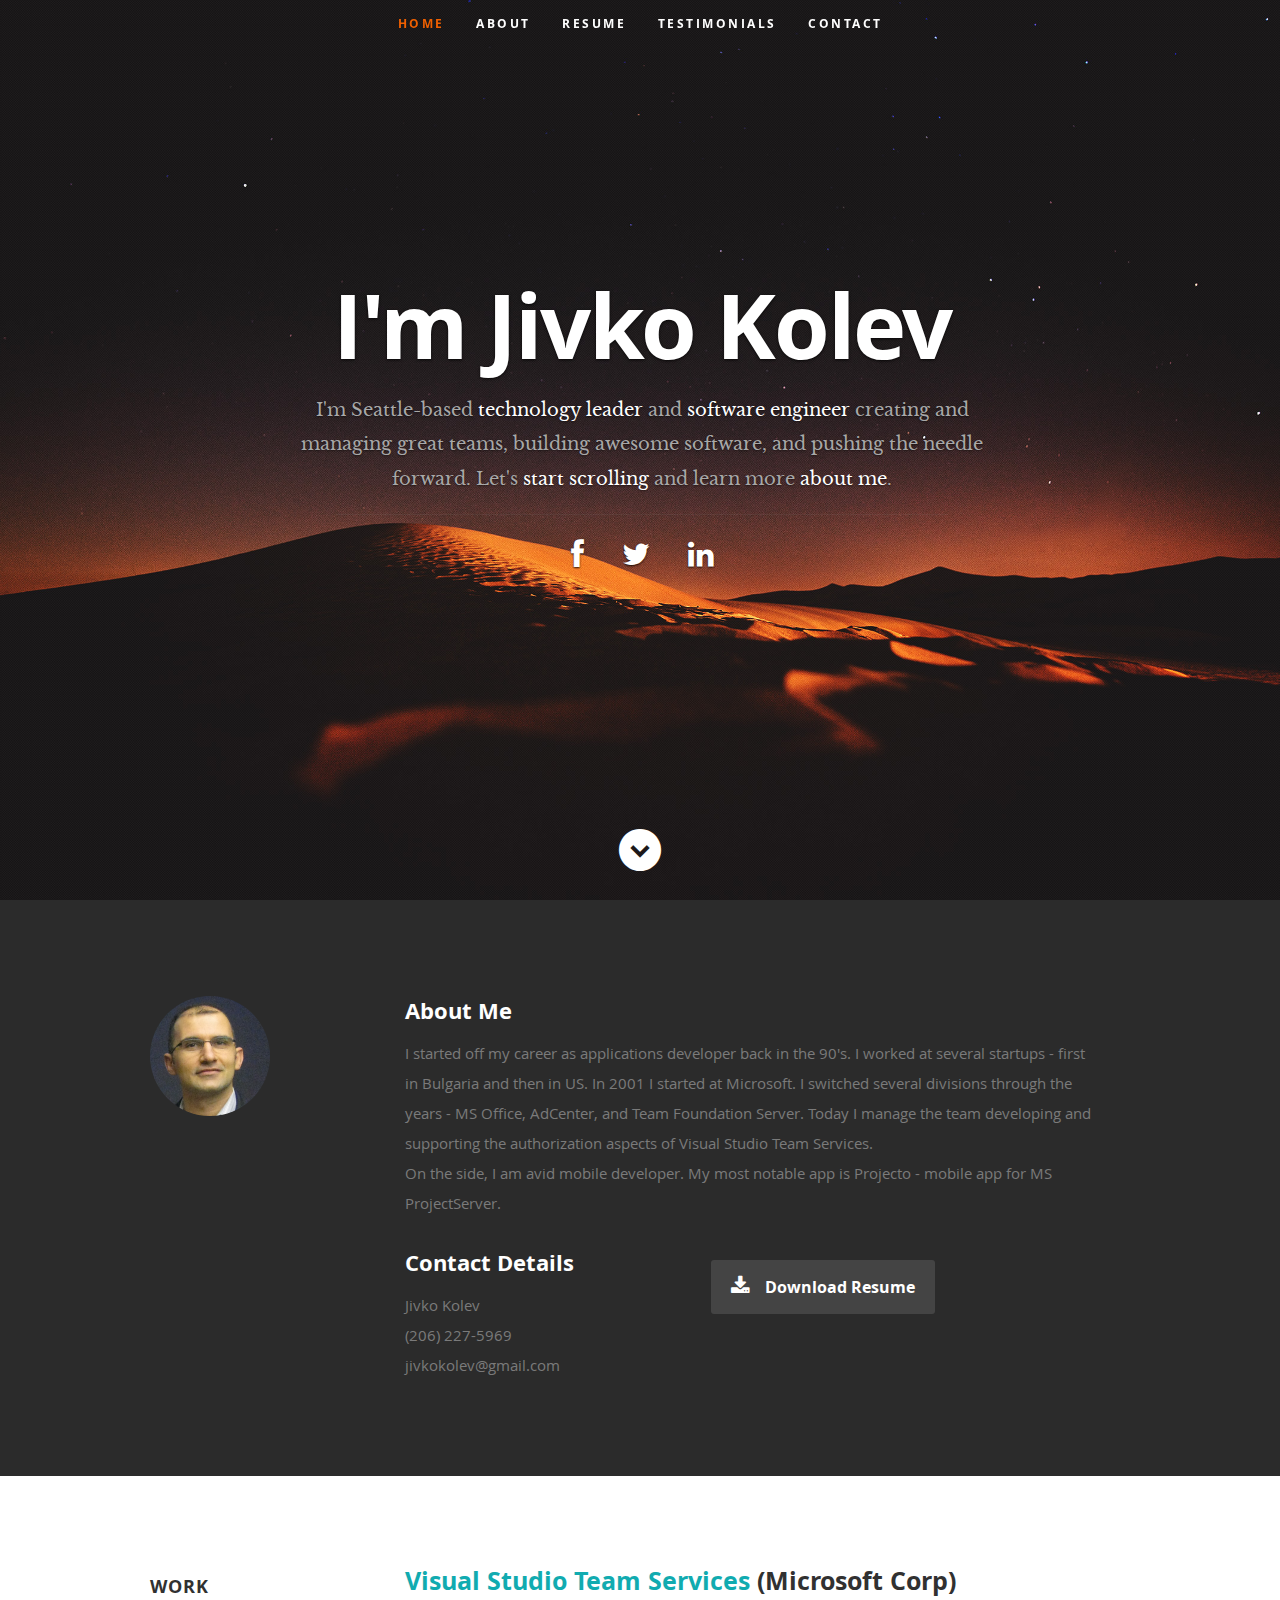
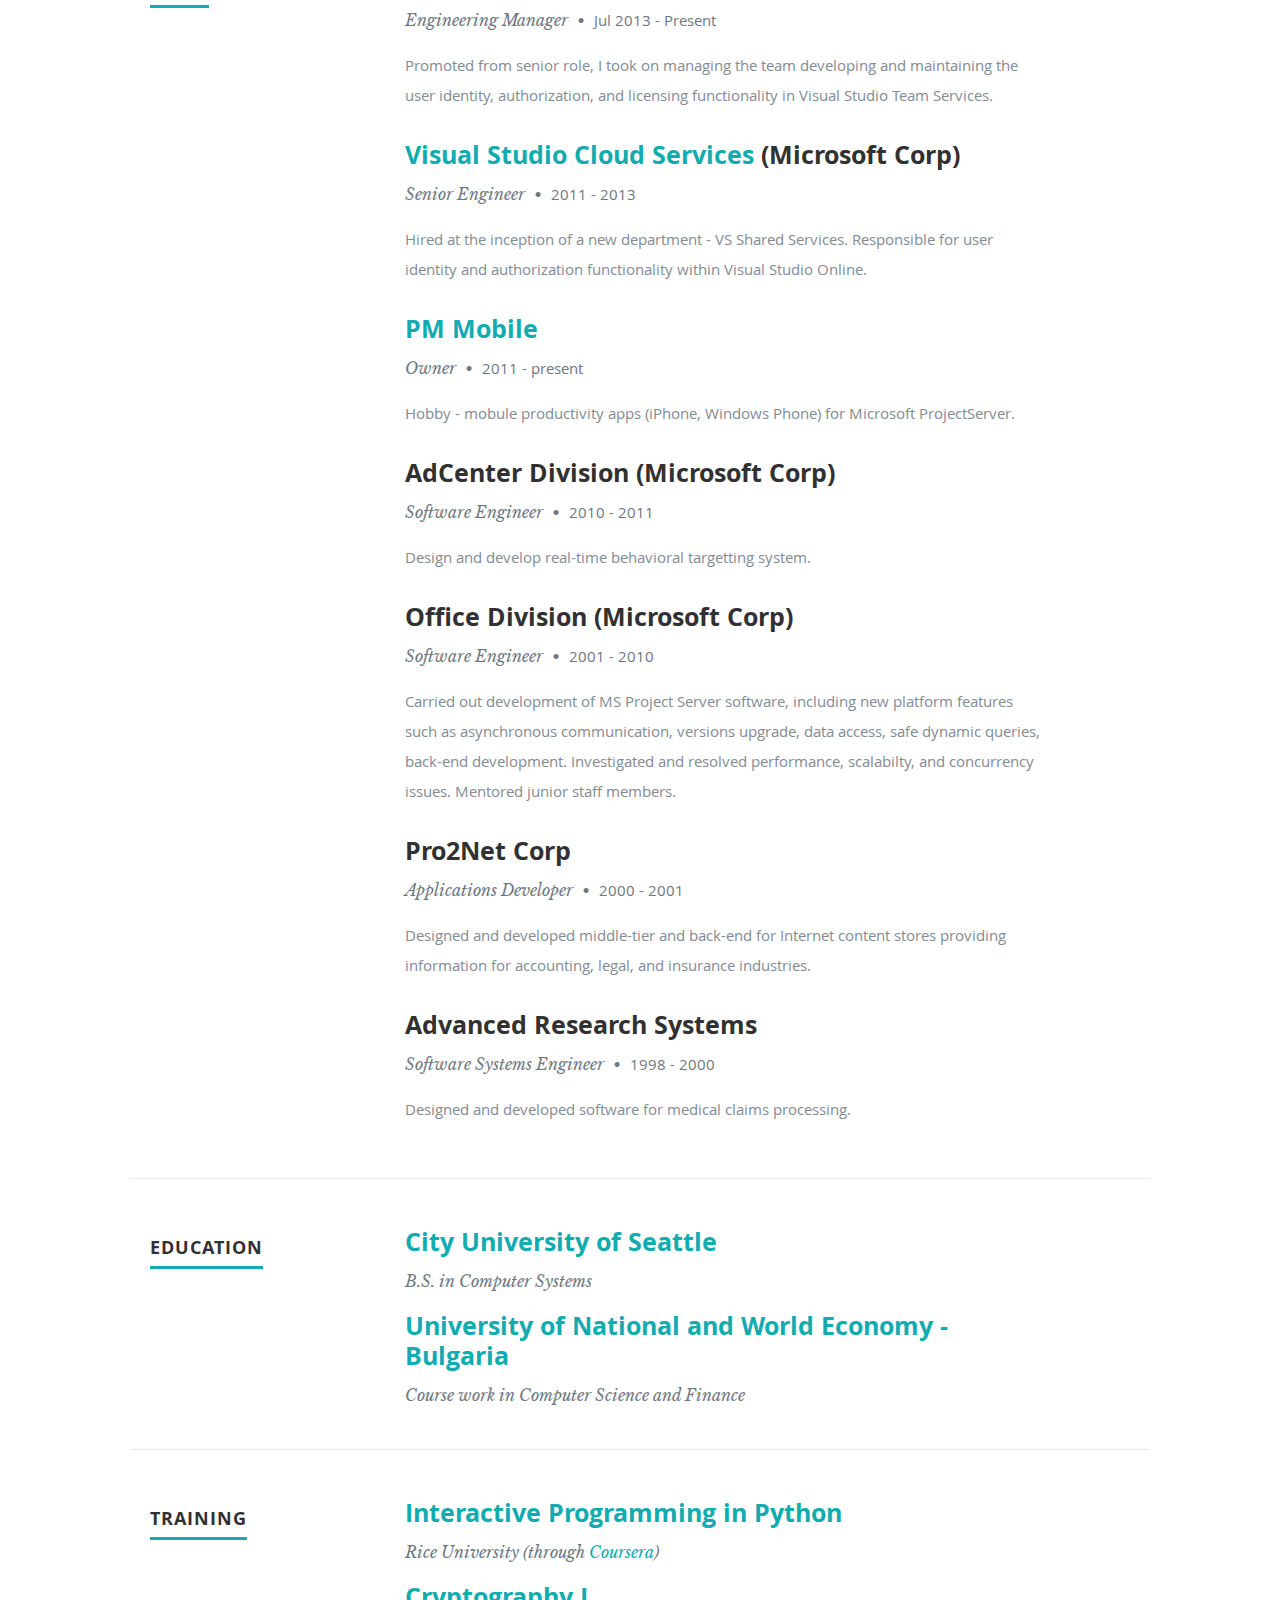
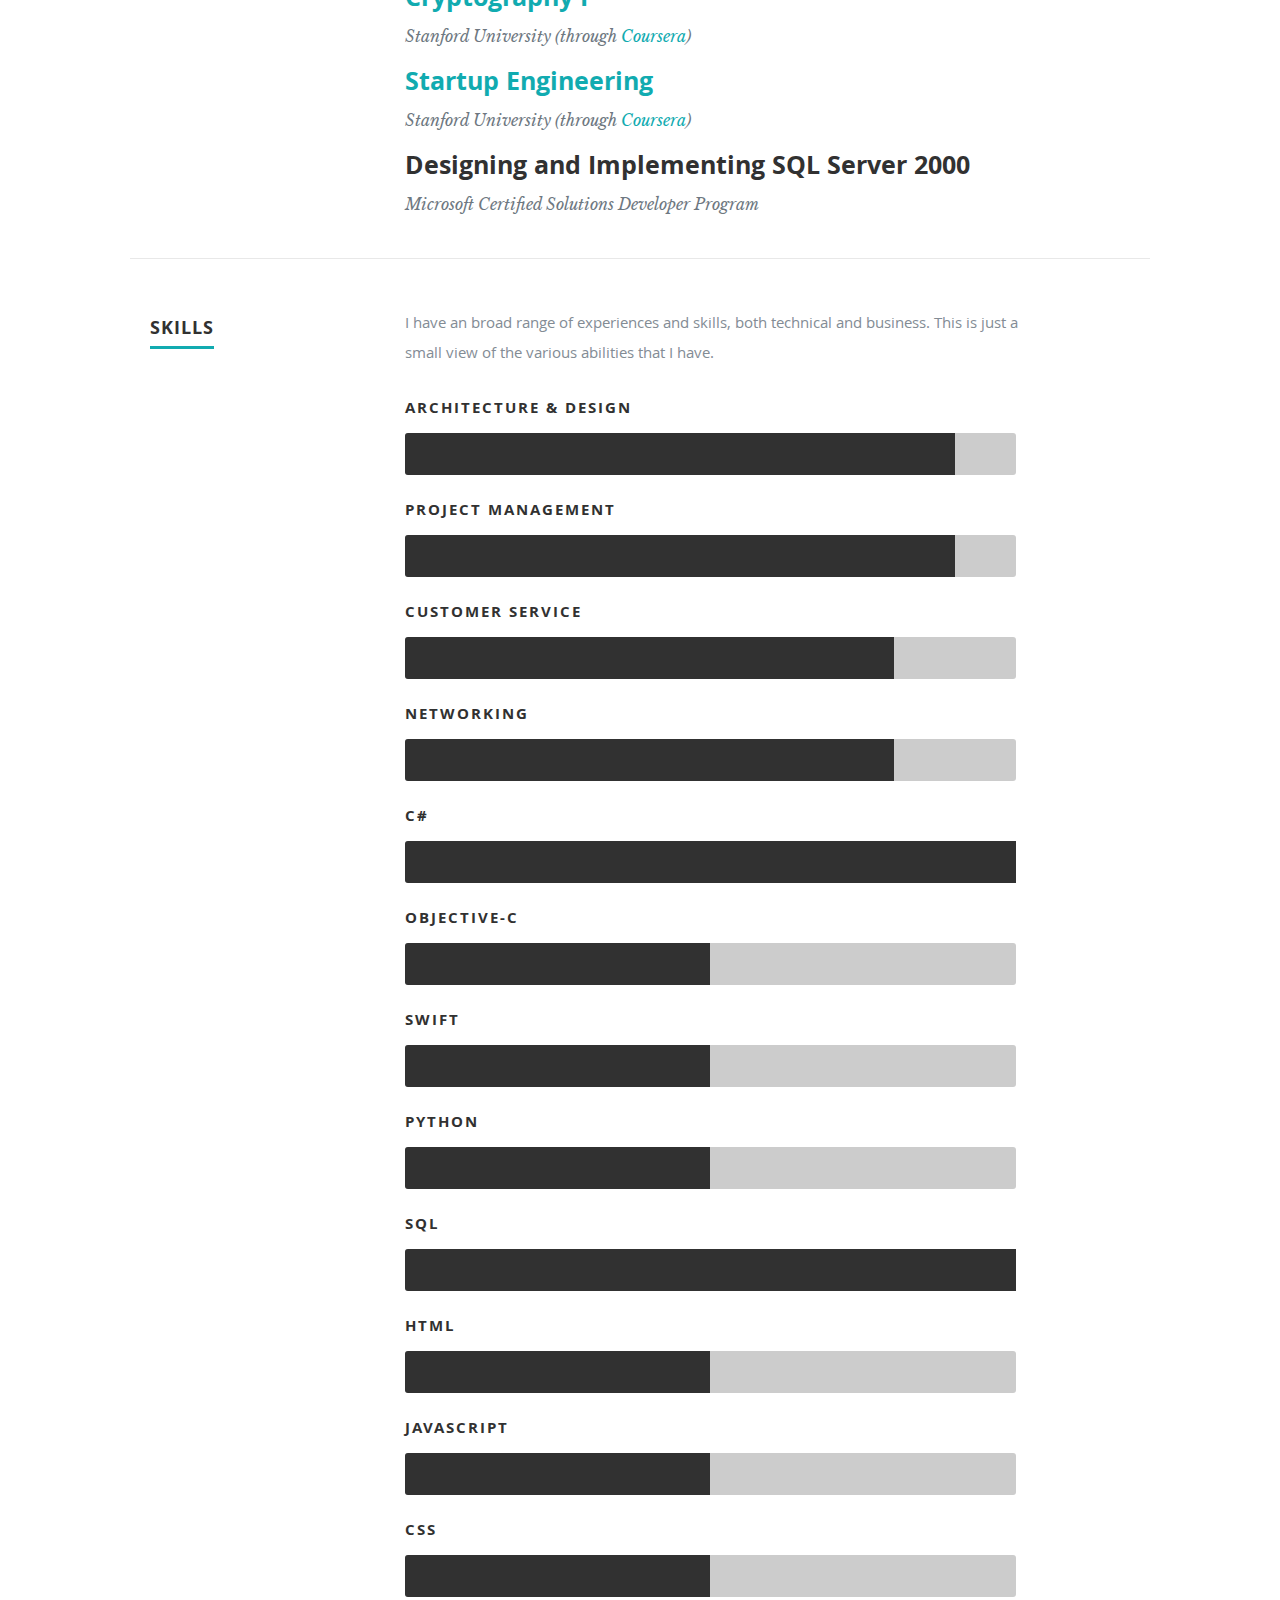
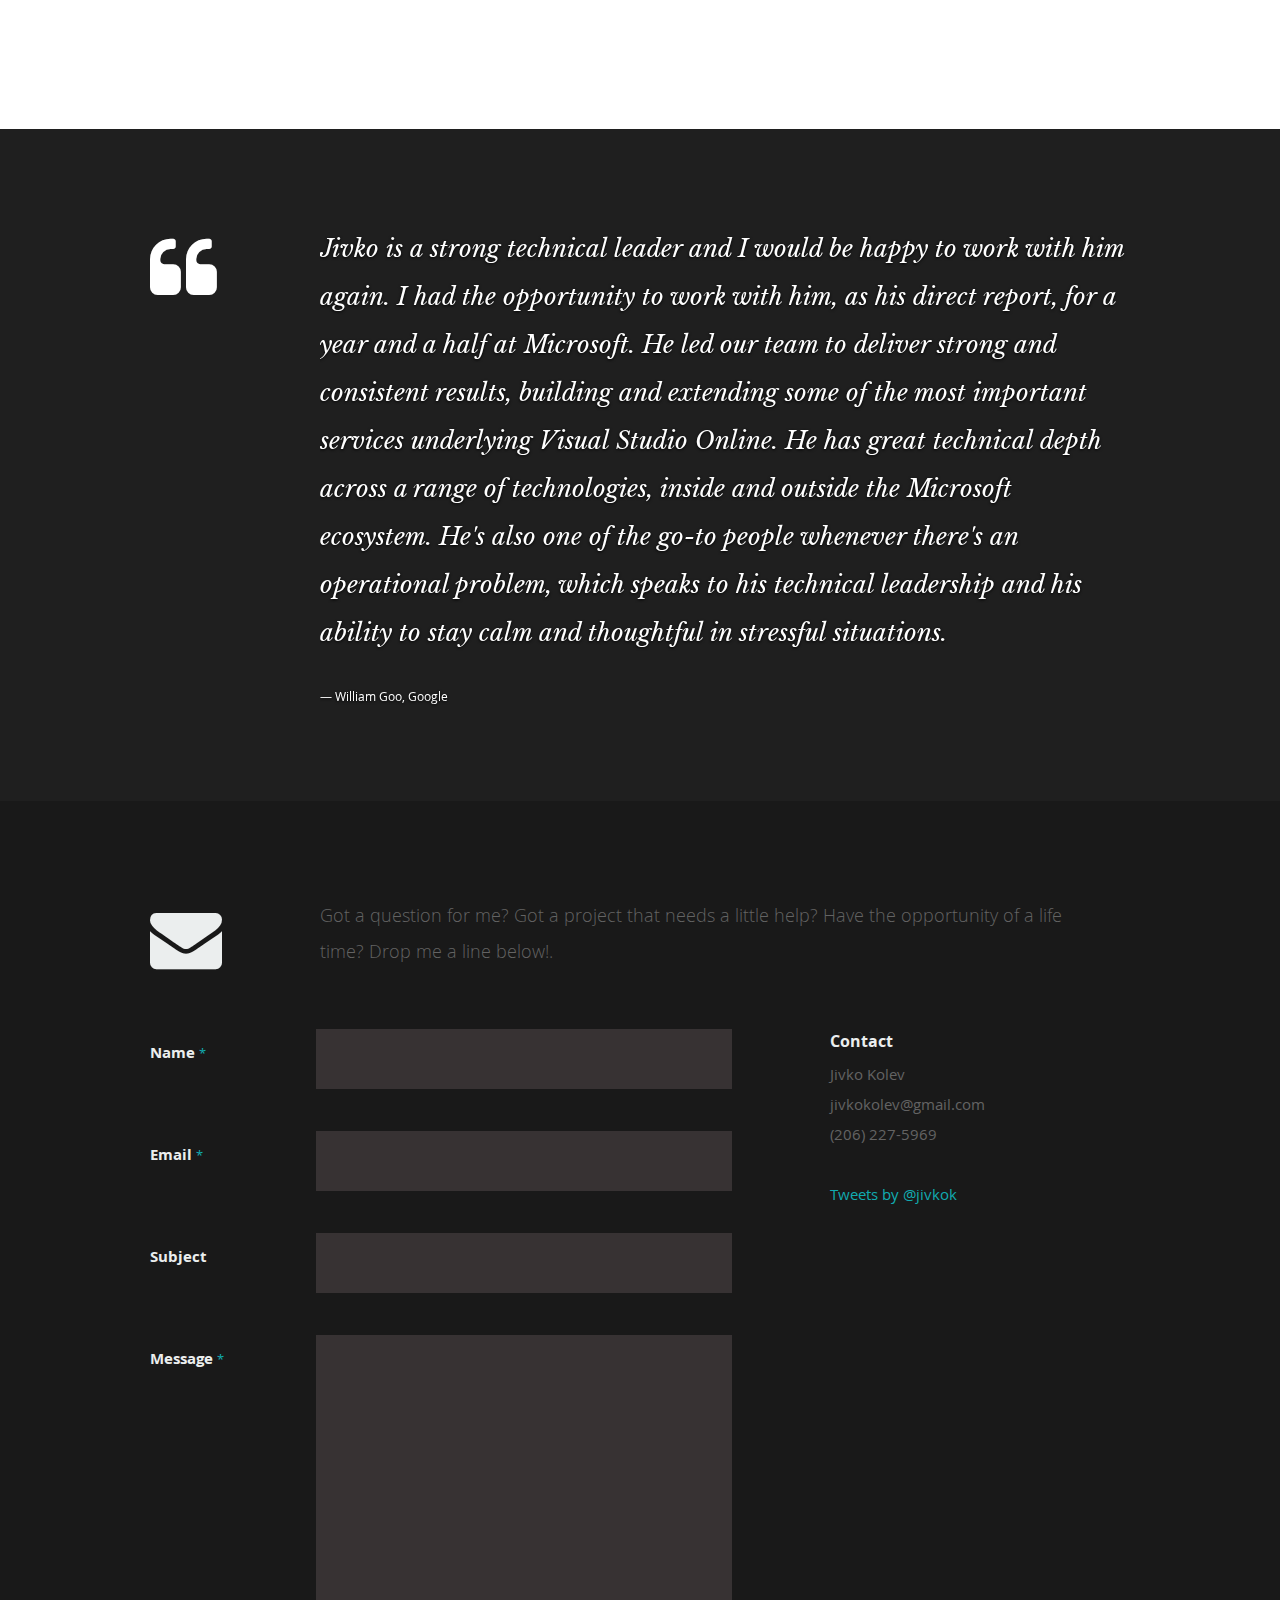
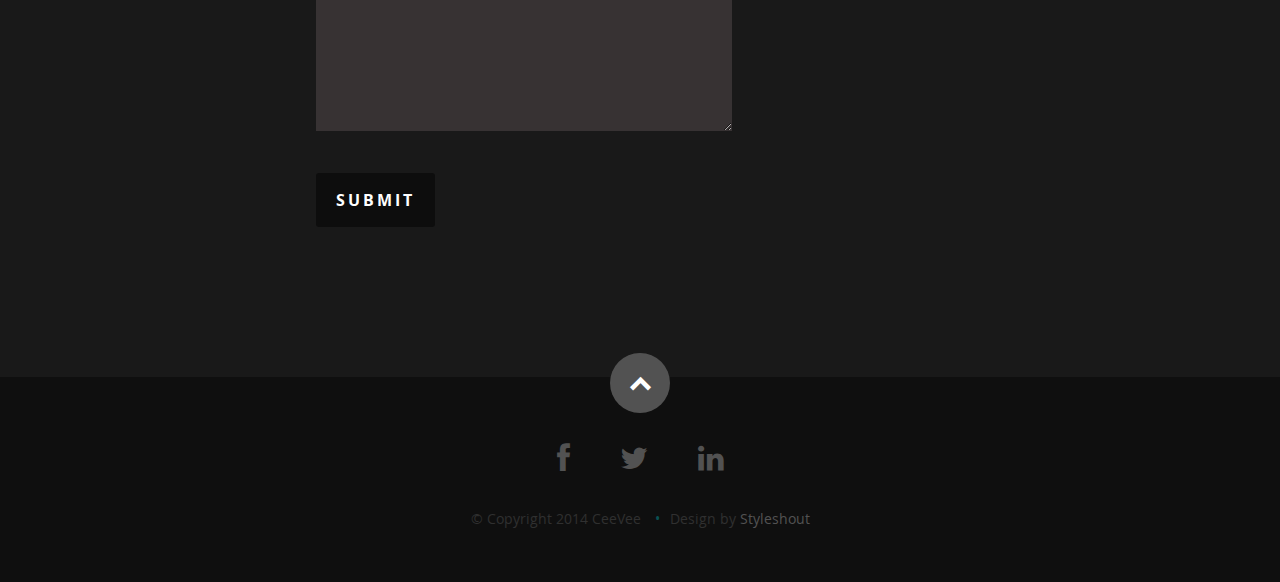
==== index.html @ cc3d0b2f "Initial commit" ====
<!DOCTYPE html>
<!--[if lt IE 8 ]><html class="no-js ie ie7" lang="en"> <![endif]-->
<!--[if IE 8 ]><html class="no-js ie ie8" lang="en"> <![endif]-->
<!--[if (gte IE 8)|!(IE)]><!--><html class="no-js" lang="en"> <!--<![endif]-->
<head>

    <meta charset="utf-8">
    <title>Jivko Kolev | Engineering Manager, Businessman, Developer</title>
    <meta name="description" content="This is Jivko Kolev's personal website, resume and portfolio.">
    <meta name="author" content="Jivko Kolev">
    <!-- Mobile-specific metas -->
    <meta name="viewport" content="width=device-width, initial-scale=1, maximum-scale=1">

    <!-- CSS -->
    <link rel="stylesheet" href="css/default.css">
    <link rel="stylesheet" href="css/layout.css">
    <link rel="stylesheet" href="css/media-queries.css">
    <link rel="stylesheet" href="css/magnific-popup.css">

    <!-- Favicons -->
    <link rel="shortcut icon" href="favicon.png">

</head>

<body>

    <header id="home">

        <nav id="nav-wrap">

            <a class="mobile-btn" href="#nav-wrap" title="Show navigation">Show navigation</a>
            <a class="mobile-btn" href="#" title="Hide navigation">Hide navigation</a>

            <ul id="nav" class="nav">
                <li class="current"><a class="smoothscroll" href="#home">Home</a></li>
                <li><a class="smoothscroll" href="#about">About</a></li>
                <li><a class="smoothscroll" href="#resume">Resume</a></li>
                <li><a class="smoothscroll" href="#testimonials">Testimonials</a></li>
                <li><a class="smoothscroll" href="#contact">Contact</a></li>
            </ul><!-- end #nav -->

        </nav><!-- end #nav-wrap -->

        <div class="row banner">
            <div class="banner-text">
                <h1 class="responsive-headline">I'm Jivko Kolev</h1>
                <h3>I'm Seattle-based <span>technology leader</span> and <span>software engineer</span> creating and managing great
                teams, building awesome software, and pushing the needle forward. Let's <a class="smoothscroll" href="#about">start scrolling</a>
                and learn more <a class="smoothscroll" href="#about">about me</a>.</h3>
                <hr />
                <ul class="social">
                    <li><a href="https://www.facebook.com/jivkokolev1"><i class="fa fa-facebook"></i></a></li>
                    <li><a href="https://twitter.com/jivkok"><i class="fa fa-twitter"></i></a></li>
                    <li><a href="https://www.linkedin.com/in/jivko-kolev-527a16"><i class="fa fa-linkedin"></i></a></li>
                </ul>
            </div>
        </div>

        <p class="scrolldown">
            <a class="smoothscroll" href="#about"><i class="icon-down-circle"></i></a>
        </p>

    </header>

    <section id="about">

        <div class="row">

            <div class="three columns">
                <img class="profile-pic" src="images/profile.png" alt="" />
            </div>

            <div class="nine columns main-col">

                <h2>About Me</h2>

                <p>I started off my career as applications developer back in the 90's. I worked at several startups - first in Bulgaria and then in US. In 2001 I started at Microsoft. I switched several divisions through the years - MS Office, AdCenter, and Team Foundation Server. Today I manage the team developing and supporting the authorization aspects of Visual Studio Team Services.
                    <br /> On the side, I am avid mobile developer. My most notable app is Projecto - mobile app for MS ProjectServer.
                </p>

                <div class="row">

                    <div class="columns contact-details">

                        <h2>Contact Details</h2>
                        <p class="address">
                            <span>Jivko Kolev</span>
                            <br>
                            <span>(206) 227-5969</span>
                            <br>
                            <span>jivkokolev@gmail.com</span>
                        </p>

                    </div>

                    <div class="columns download">
                        <p>
                            <a href="resume-jivko-kolev.pdf" class="button"><i class="fa fa-download"></i>Download Resume</a>
                        </p>
                    </div>

                </div><!-- end row -->

            </div><!-- end main-col -->

        </div><!-- end row -->

    </section><!-- end about -->

    <section id="resume">

        <!-- Work -->
        <div class="row work">

            <div class="three columns header-col">
                <h1><span>Work</span></h1>
            </div>

            <div class="nine columns main-col">

                <div class="row item">
                    <div class="twelve columns">
                        <h3><a href="https://www.visualstudio.com/en-us/products/visual-studio-team-services-vs.aspx">Visual Studio Team Services</a> (Microsoft Corp)</h3>
                        <p class="info">Engineering Manager <span>&bull;</span> <em class="date">Jul 2013 - Present</em></p>
                        <p>
                            Promoted from senior role, I took on managing the team developing and maintaining the user identity, authorization, and licensing functionality in Visual Studio Team Services.
                        </p>
                    </div>
                </div><!-- end item -->

                <div class="row item">
                    <div class="twelve columns">
                        <h3><a href="</a>">Visual Studio Cloud Services</a> (Microsoft Corp)</h3>
                        <p class="info">Senior Engineer <span>&bull;</span> <em class="date">2011 - 2013</em></p>
                        <p>
                            Hired at the inception of a new department - VS Shared Services. Responsible for user identity and authorization functionality within Visual Studio Online.
                        </p>
                    </div>
                </div><!-- end item -->

                <div class="row item">
                    <div class="twelve columns">
                        <h3><a href="http://www.projectservermobile.com">PM Mobile</a></h3>
                        <p class="info">Owner <span>&bull;</span> <em class="date">2011 - present</em></p>
                        <p>
                            Hobby - mobule productivity apps (iPhone, Windows Phone) for Microsoft ProjectServer.
                        </p>
                    </div>
                </div><!-- end item -->

                <div class="row item">
                    <div class="twelve columns">
                        <h3>AdCenter Division (Microsoft Corp)</h3>
                        <p class="info">Software Engineer <span>&bull;</span> <em class="date">2010 - 2011</em></p>
                        <p>
                            Design and develop real-time behavioral targetting system.
                        </p>
                    </div>
                </div><!-- end item -->

                <div class="row item">
                    <div class="twelve columns">
                        <h3>Office Division (Microsoft Corp)</h3>
                        <p class="info">Software Engineer <span>&bull;</span> <em class="date">2001 - 2010</em></p>
                        <p>
                            Carried out development of MS Project Server software, including new platform features such as asynchronous communication, versions upgrade, data access, safe dynamic queries, back-end development. Investigated and resolved performance, scalabilty, and concurrency issues. Mentored junior staff members.
                        </p>
                    </div>
                </div><!-- end item -->

                <div class="row item">
                    <div class="twelve columns">
                        <h3>Pro2Net Corp</h3>
                        <p class="info">Applications Developer <span>&bull;</span> <em class="date">2000 - 2001</em></p>
                        <p>
                            Designed and developed middle-tier and back-end for Internet content stores providing information for accounting, legal, and insurance industries.
                        </p>
                    </div>
                </div><!-- end item -->

                <div class="row item">
                    <div class="twelve columns">
                        <h3>Advanced Research Systems</h3>
                        <p class="info">Software Systems Engineer <span>&bull;</span> <em class="date">1998 - 2000</em></p>
                        <p>
                            Designed and developed software for medical claims processing.
                        </p>
                    </div>
                </div><!-- end item -->

            </div><!-- end main-col -->

        </div><!-- end Work -->

        <!-- Education -->
        <div class="row education">

            <div class="three columns header-col">
                <h1><span>Education</span></h1>
            </div>

            <div class="nine columns main-col">

                <div class="row item">
                    <div class="twelve columns">
                        <h3><a href="http://www.cityu.edu/">City University of Seattle</a></h3>
                        <p class="info">B.S. in Computer Systems</p>
                    </div>
                </div><!-- end item -->

                <div class="row item">
                    <div class="twelve columns">
                        <h3><a href="http://www.unwe.bg/">University of National and World Economy - Bulgaria</a></h3>
                        <p class="info">Course work in Computer Science and Finance</p>
                    </div>
                </div><!-- end item -->

            </div><!-- end main-col -->

        </div><!-- end Education -->

        <!-- Training -->
        <div class="row training">

            <div class="three columns header-col">
                <h1><span>Training</span></h1>
            </div>

            <div class="nine columns main-col">

                <div class="row item">
                    <div class="twelve columns">
                        <h3><a href="https://www.coursera.org/course/interactivepython1">Interactive Programming in Python</a></h3>
                        <p class="info">Rice University (through <a href="http://www.coursera.com">Coursera</a>)</p>
                    </div>
                </div><!-- end item -->

                <div class="row item">
                    <div class="twelve columns">
                        <h3><a href="https://www.coursera.org/course/crypto">Cryptography I</a></h3>
                        <p class="info">Stanford University (through <a href="http://www.coursera.com">Coursera</a>)</p>
                    </div>
                </div><!-- end item -->

                <div class="row item">
                    <div class="twelve columns">
                        <h3><a href="https://www.coursera.org/course/startup">Startup Engineering</a></h3>
                        <p class="info">Stanford University (through <a href="http://www.coursera.com">Coursera</a>)</p>
                    </div>
                </div><!-- end item -->

                <div class="row item">
                    <div class="twelve columns">
                        <h3>Designing and Implementing SQL Server 2000</h3>
                        <p class="info">Microsoft Certified Solutions Developer Program</p>
                    </div>
                </div><!-- end item -->

            </div><!-- end main-col -->

        </div><!-- end Training -->

        <!-- Skills -->
        <div class="row skill">

            <div class="three columns header-col">
                <h1><span>Skills</span></h1>
            </div>

            <div class="nine columns main-col">

                <p>I have an broad range of experiences and skills, both technical and business. This is just a small view of the various abilities that I have.</p>

                <div class="bars">
                    <ul class="skills">
                        <li><span class="bar-expand ninety-pct"></span><em>Architecture &amp; Design</em></li>
                        <li><span class="bar-expand ninety-pct"></span><em>Project Management</em></li>
                        <li><span class="bar-expand eighty-pct"></span><em>Customer Service</em></li>
                        <li><span class="bar-expand eighty-pct"></span><em>Networking</em></li>
                        <li><span class="bar-expand hundred-pct"></span><em>C#</em></li>
                        <li><span class="bar-expand fifty-pct"></span><em>Objective-C</em></li>
                        <li><span class="bar-expand fifty-pct"></span><em>Swift</em></li>
                        <li><span class="bar-expand fifty-pct"></span><em>Python</em></li>
                        <li><span class="bar-expand hundred-pct"></span><em>SQL</em></li>
                        <li><span class="bar-expand fifty-pct"></span><em>Html</em></li>
                        <li><span class="bar-expand fifty-pct"></span><em>JavaScript</em></li>
                        <li><span class="bar-expand fifty-pct"></span><em>CSS</em></li>
                    </ul>
                </div><!-- end bars -->

            </div><!-- end main-col -->

        </div><!-- end skills -->

    </section><!-- end resume -->

    <section id="testimonials">

        <div class="text-container">

            <div class="row">

                <div class="two columns header-col">

                    <h1><span>Client Testimonials</span></h1>

                </div>

                <div class="ten columns flex-container">

                    <div class="flexslider">

                        <ul class="slides">

                            <li>
                                <blockquote>
                                    <p>Jivko is a strong technical leader and I would be happy to work with him again. I had the opportunity to work with him, as his direct report, for a year and a half at Microsoft. He led our team to deliver strong and consistent results, building and extending some of the most important services underlying Visual Studio Online. He has great technical depth across a range of technologies, inside and outside the Microsoft ecosystem. He's also one of the go-to people whenever there's an operational problem, which speaks to his technical leadership and his ability to stay calm and thoughtful in stressful situations.</p>
                                    <cite>William Goo, Google</cite>
                                </blockquote>
                            </li><!-- slide ends -->

                        </ul>

                    </div><!-- end flexslider -->

                </div><!-- end flex-container -->

            </div><!-- end row -->

        </div><!-- end text-container -->

    </section><!-- end Testimonials -->

    <section id="contact">

        <div class="row section-head">

            <div class="two columns header-col">

                <h1><span>Get In Touch.</span></h1>

            </div>

            <div class="ten columns">

                <p class="lead">Got a question for me? Got a project that needs a little help? Have the opportunity of a life time? Drop me a line below!.</p>

            </div>

        </div>

        <div class="row">

            <div class="eight columns">

                <form action="" method="post" id="contactForm" name="contactForm">
                    <fieldset>

                        <div>
                            <label for="contactName">Name <span class="required">*</span></label>
                            <input type="text" value="" size="35" id="contactName" name="contactName">
                        </div>

                        <div>
                            <label for="contactEmail">Email <span class="required">*</span></label>
                            <input type="text" value="" size="35" id="contactEmail" name="contactEmail">
                        </div>

                        <div>
                            <label for="contactSubject">Subject</label>
                            <input type="text" value="" size="35" id="contactSubject" name="contactSubject">
                        </div>

                        <div>
                            <label for="contactMessage">Message <span class="required">*</span></label>
                            <textarea cols="50" rows="15" id="contactMessage" name="contactMessage"></textarea>
                        </div>

                        <div>
                            <button class="submit">Submit</button>
                            <span id="image-loader">
                            <img alt="" src="images/loader.gif">
                         </span>
                        </div>

                    </fieldset>
                </form>

                <div id="message-warning">Error</div>
                <div id="message-success">
                    <i class="fa fa-check"></i>Your message was sent, thank you!
                    <br />
                </div>

            </div>

            <aside class="four columns footer-widgets">

                <div class="widget widget_contact">
                    <h4>Contact</h4>
                    <p class="address">
                        Jivko Kolev
                        <br> jivkokolev@gmail.com
                        <br>
                        <span>(206) 227-5969</span>
                    </p>
                </div>

                <a class="twitter-timeline" href="https://twitter.com/jivkok" data-widget-id="683455534117195776">Tweets by @jivkok</a>
                <script>
                    ! function (d, s, id) {
                        var js, fjs = d.getElementsByTagName(s)[0],
                            p = /^http:/.test(d.location) ? 'http' : 'https';
                        if (!d.getElementById(id)) {
                            js = d.createElement(s);
                            js.id = id;
                            js.src = p + "://platform.twitter.com/widgets.js";
                            fjs.parentNode.insertBefore(js, fjs);
                        }
                    }(document, "script", "twitter-wjs");
                </script>
            </aside>

        </div>

    </section><!-- end contact -->

    <footer>

        <div class="row">

            <div class="twelve columns">

                <ul class="social-links">
                    <li><a href="https://www.facebook.com/jivkokolev1"><i class="fa fa-facebook"></i></a></li>
                    <li><a href="https://twitter.com/jivkok"><i class="fa fa-twitter"></i></a></li>
                    <li><a href="https://www.linkedin.com/in/jivko-kolev-527a16"><i class="fa fa-linkedin"></i></a></li>
                </ul>

                <ul class="copyright">
                    <li>&copy; Copyright 2014 CeeVee</li>
                    <li>Design by <a title="Styleshout" href="http://www.styleshout.com/">Styleshout</a></li>
                </ul>

            </div>

            <div id="go-top"><a class="smoothscroll" title="Back to Top" href="#home"><i class="icon-up-open"></i></a></div>

        </div>

    </footer>

    <!-- Scripts (external) -->
    <script src="http://ajax.googleapis.com/ajax/libs/jquery/1.10.2/jquery.min.js"></script>
    <script>
        window.jQuery || document.write('<script src="js/jquery-1.10.2.min.js"><\/script>')
    </script>
    <!-- Scripts (local) -->
    <script type="text/javascript" src="js/jquery-migrate-1.2.1.min.js"></script>
    <script src="js/modernizr.js"></script>
    <script src="js/jquery.flexslider.js"></script>
    <script src="js/waypoints.js"></script>
    <script src="js/jquery.fittext.js"></script>
    <script src="js/magnific-popup.js"></script>
    <script src="js/init.js"></script>

</body>

</html>
---- css/default.css ----
/*
=====================================================================
*   Ceevee v1.0 Default Stylesheet
*   url: styleshout.com
*   03-17-2014
=====================================================================

TOC:
a. Webfonts and Icon fonts
b. Reset
c. Default Styles
    1. Basic
    2. Typography
    3. Links
    4. Images
    5. Buttons
    6. Forms
d. Grid
e. Others
    1. Resume
    2. Skill bars
    3. Clearing
    4. Misc

=====================================================================  */

/* ------------------------------------------------------------------ */
/* a. Webfonts and Icon fonts
 ------------------------------------------------------------------ */

@import url("fonts.css");
@import url("fontello/css/fontello.css");
@import url("font-awesome/css/font-awesome.min.css");

/* ------------------------------------------------------------------
/* b. Reset
      Adapted from:
      Normalize.css - https://github.com/necolas/normalize.css/
      HTML5 Doctor Reset - html5doctor.com/html-5-reset-stylesheet/
/* ------------------------------------------------------------------ */

html, body, div, span, object, iframe,
h1, h2, h3, h4, h5, h6, p, blockquote, pre,
abbr, address, cite, code,
del, dfn, em, img, ins, kbd, q, samp,
small, strong, sub, sup, var,
b, i,
dl, dt, dd, ol, ul, li,
fieldset, form, label, legend,
table, caption, tbody, tfoot, thead, tr, th, td,
article, aside, canvas, details, figcaption, figure,
footer, header, hgroup, menu, nav, section, summary,
time, mark, audio, video {
   margin: 0;
   padding: 0;
   border: 0;
   outline: 0;
   font-size: 100%;
   vertical-align: baseline;
   background: transparent;
}

article,aside,details,figcaption,figure,
footer,header,hgroup,menu,nav,section {
   display: block;
}

audio,
canvas,
video {
   display: inline-block;
}

audio:not([controls]) {
   display: none;
   height: 0;
}

[hidden] { display: none; }

code, kbd, pre, samp {
   font-family: monospace, serif;
   font-size: 1em;
}

pre {
   white-space: pre;
   white-space: pre-wrap;
   word-wrap: break-word;
}

blockquote, q { quotes: #8220 #8220; }

blockquote:before, blockquote:after,
q:before, q:after {
   content: '';
   content: none;
}

ins {
   background-color: #ff9;
   color: #000;
   text-decoration: none;
}

mark {
   background-color: #A7F4F6;
   color: #555;
}

del { text-decoration: line-through; }

abbr[title], dfn[title] {
   border-bottom: 1px dotted;
   cursor: help;
}

table {
   border-collapse: collapse;
   border-spacing: 0;
}


/* ------------------------------------------------------------------ */
/* c. Default and Basic Styles
      Adapted from:
      Skeleton CSS Framework - http://www.getskeleton.com/
      Typeplate Typographic Starter Kit - http://typeplate.com/
/* ------------------------------------------------------------------ */

/*  1. Basic  ------------------------------------------------------- */

*,
*:before,
*:after {
   -moz-box-sizing: border-box;
   -webkit-box-sizing: border-box;
   box-sizing: border-box;
}

html {
   font-size: 62.5%;
   -webkit-font-smoothing: antialiased;
}

body {
   background: #fff;
   font-family: 'opensans-regular', sans-serif;
   font-weight: normal;
   font-size: 15px;
   line-height: 30px;
	color: #838C95;

   -webkit-font-smoothing: antialiased; /* Fix for webkit rendering */
	-webkit-text-size-adjust: 100%;
}

/*  2. Typography
       Vertical rhythm with leading derived from 6
--------------------------------------------------------------------- */

h1, h2, h3, h4, h5, h6 {
   color: #313131;
	font-family: 'opensans-bold', sans-serif;
   font-weight: normal;
}
h1 a, h2 a, h3 a, h4 a, h5 a, h6 a { font-weight: inherit; }
h1 { font-size: 38px; line-height: 42px; margin-bottom: 12px; letter-spacing: -1px; }
h2 { font-size: 28px; line-height: 36px; margin-bottom: 6px; }
h3 { font-size: 22px; line-height: 30px; margin-bottom: 12px; }
h4 { font-size: 20px; line-height: 30px; margin-bottom: 6px; }
h5 { font-size: 18px; line-height: 30px; }
h6 { font-size: 14px; line-height: 30px; }
.subheader { }

p { margin: 0 0 30px 0; }
p img { margin: 0; }
p.lead {
   font: 19px/36px 'opensans-light', sans-serif;
   margin-bottom: 18px;
}

/* for 'em' and 'strong' tags, font-size and line-height should be same with
the body tag due to rendering problems in some browsers */
em { font: 15px/30px 'opensans-italic', sans-serif; }
strong, b { font: 15px/30px 'opensans-bold', sans-serif; }
small { font-size: 11px; line-height: inherit; }

/*	Blockquotes */
blockquote {
   margin: 30px 0px;
   padding-left: 40px;
   position: relative;
}
blockquote:before {
   content: "\201C";
   opacity: 0.45;
   font-size: 80px;
   line-height: 0px;
   margin: 0;
   font-family: arial, sans-serif;

   position: absolute;
   top:  30px;
	left: 0;
}
blockquote p {
   font-family: 'librebaskerville-italic', serif;
   padding: 0;
   font-size: 18px;
   line-height: 36px;
}
blockquote cite {
   display: block;
   font-size: 12px;
   font-style: normal;
   line-height: 18px;
}
blockquote cite:before { content: "\2014 \0020"; }
blockquote cite a,
blockquote cite a:visited { color: #8B9798; border: none }

/* ---------------------------------------------------------------------
/*  Pull Quotes Markup
/*
    <aside class="pull-quote">
		<blockquote>
			<p></p>
		</blockquote>
	 </aside>
/*
/* --------------------------------------------------------------------- */
.pull-quote {
   position: relative;
	padding: 18px 30px 18px 0px;
}
.pull-quote:before,
.pull-quote:after {
	height: 1em;
	opacity: 0.45;
	position: absolute;
	font-size: 80px;
   font-family: Arial, Sans-Serif;
}
.pull-quote:before {
	content: "\201C";
	top:  33px;
	left: 0;
}
.pull-quote:after {
	content: '\201D';
	bottom: -33px;
	right: 0;
}
.pull-quote blockquote {
   margin: 0;
}
.pull-quote blockquote:before {
   content: none;
}

/* Abbreviations */
abbr {
   font-family: 'opensans-bold', sans-serif;
	font-variant: small-caps;
	text-transform: lowercase;
   letter-spacing: .5px;
	color: gray;
}
abbr:hover { cursor: help; }

/* drop cap */
.drop-cap:first-letter {
	float: left;
	margin: 0;
	padding: 14px 6px 0 0;
	font-size: 84px;
	font-family: /* Copperplate */ 'opensans-bold', sans-serif;
   line-height: 60px;
	text-indent: 0;
	background: transparent;
	color: inherit;
}

hr { border: solid #E3E3E3; border-width: 1px 0 0; clear: both; margin: 11px 0 30px; height: 0; }


/*  3. Links  ------------------------------------------------------- */

a, a:visited {
   text-decoration: none;
   outline: 0;
   color: #11ABB0;

   -webkit-transition: color .3s ease-in-out;
   -moz-transition: color .3s ease-in-out;
   -o-transition: color .3s ease-in-out;
   transition: color .3s ease-in-out;
}
a:hover, a:focus { color: #313131; }
p a, p a:visited { line-height: inherit; }


/*  4. List  --------------------------------------------------------- */

ul, ol { margin-bottom: 24px; margin-top: 12px; }
ul { list-style: none outside; }
ol { list-style: decimal; }
ol, ul.square, ul.circle, ul.disc { margin-left: 30px; }
ul.square { list-style: square outside; }
ul.circle { list-style: circle outside; }
ul.disc { list-style: disc outside; }
ul ul, ul ol,
ol ol, ol ul { margin: 6px 0 6px 30px; }
ul ul li, ul ol li,
ol ol li, ol ul li { margin-bottom: 6px; }
li { line-height: 18px; margin-bottom: 12px; }
ul.large li { }
li p { }

/* ---------------------------------------------------------------------
/*  Stats Tab Markup

    <ul class="stats-tabs">
		<li><a href="#">[value]<b>[name]</b></a></li>
	 </ul>

    Extend this object into your markup.
/*
/* --------------------------------------------------------------------- */
.stats-tabs {
   padding: 0;
   margin: 24px 0;
}
.stats-tabs li {
	display: inline-block;
	margin: 0 10px 18px 0;
	padding: 0 10px 0 0;
	border-right: 1px solid #ccc;
}
.stats-tabs li:last-child {
	margin: 0;
	padding: 0;
	border: none;
}
.stats-tabs li a {
	display: inline-block;
	font-size: 22px;
	font-family: 'opensans-bold', sans-serif;
   border: none;
   color: #313131;
}
.stats-tabs li a:hover {
   color:#11ABB0;
}
.stats-tabs li a b {
	display: block;
	margin: 6px 0 0 0;
	font-size: 13px;
	font-family: 'opensans-regular', sans-serif;
   color: #8B9798;
}

/* definition list */
dl { margin: 12px 0; }
dt { margin: 0; color:#11ABB0; }
dd { margin: 0 0 0 20px; }

/* Lining Definition Style Markup */
.lining dt,
.lining dd {
	display: inline;
	margin: 0;
}
.lining dt + dt:before,
.lining dd + dt:before {
	content: "\A";
	white-space: pre;
}
.lining dd + dd:before {
	content: ", ";
}
.lining dd:before {
	content: ": ";
	margin-left: -0.2em;
}

/* Dictionary Definition Style Markup */
.dictionary-style dt {
	display: inline;
	counter-reset: definitions;
}
.dictionary-style dt + dt:before {
	content: ", ";
	margin-left: -0.2em;
}
.dictionary-style dd {
	display: block;
	counter-increment: definitions;
}
.dictionary-style dd:before {
	content: counter(definitions, decimal) ". ";
}

/* Pagination */
.pagination {
   margin: 36px auto;
   text-align: center;
}
.pagination ul li {
   display: inline-block;
   margin: 0;
   padding: 0;
}
.pagination .page-numbers {
   font: 15px/18px 'opensans-bold', sans-serif;
   display: inline-block;
   padding: 6px 10px;
   margin-right: 3px;
   margin-bottom: 6px;
	color: #6E757C;
	background-color: #E6E8EB;

	-webkit-transition: all 200ms ease-in-out;
	-moz-transition: all 200ms ease-in-out;
	-o-transition: all 200ms ease-in-out;
	-ms-transition: all 200ms ease-in-out;
	transition: all 200ms ease-in-out;

   -moz-border-radius: 3px;
   -webkit-border-radius: 3px;
   -khtml-border-radius: 3px;
	border-radius: 3px;
}
.pagination .page-numbers:hover {
   background: #838A91;
   color: #fff;
}
.pagination .current,
.pagination .current:hover {
   background-color: #11ABB0;
   color: #fff;
}
.pagination .inactive,
.pagination .inactive:hover {
   background-color: #E6E8EB;
	color: #A9ADB2;
}
.pagination .prev, .pagination .next {}

/*  5. Images  --------------------------------------------------------- */

img {
   max-width: 100%;
   height: auto;
}
img.pull-right { margin: 12px 0px 0px 18px; }
img.pull-left { margin: 12px 18px 0px 0px; }

/*  6. Buttons  --------------------------------------------------------- */

.button,
.button:visited,
button,
input[type="submit"],
input[type="reset"],
input[type="button"] {
   font: 16px/30px 'opensans-bold', sans-serif;
   background: #11ABB0;
   display: inline-block;
	text-decoration: none;
   letter-spacing: 0;
   color: #fff;
	padding: 12px 20px;
	margin-bottom: 18px;
   border: none;
   cursor: pointer;
   height: auto;

   -webkit-transition: all .2s ease-in-out;
	-moz-transition: all .2s ease-in-out;
	-o-transition: all .2s ease-in-out;
	-ms-transition: all .2s ease-in-out;
	transition: all .2s ease-in-out;

   -moz-border-radius: 3px;
   -webkit-border-radius: 3px;
   -khtml-border-radius: 3px;
   border-radius: 3px;
}

.button:hover,
button:hover,
input[type="submit"]:hover,
input[type="reset"]:hover,
input[type="button"]:hover {
   background: #3d4145;
   color: #fff;
}

.button:active,
button:active,
input[type="submit"]:active,
input[type="reset"]:active,
input[type="button"]:active {
   background: #3d4145;
   color: #fff;
}

.button.full-width,
button.full-width,
input[type="submit"].full-width,
input[type="reset"].full-width,
input[type="button"].full-width {
	width: 100%;
	padding-left: 0 !important;
	padding-right: 0 !important;
	text-align: center;
}

/* Fix for odd Mozilla border & padding issues */
button::-moz-focus-inner,
input::-moz-focus-inner {
    border: 0;
    padding: 0;
}


/*  7. Forms  --------------------------------------------------------- */

form { margin-bottom: 24px; }
fieldset { margin-bottom: 24px; }

input[type="text"],
input[type="password"],
input[type="email"],
textarea,
select {
   display: block;
   padding: 18px 15px;
   margin: 0 0 24px 0;
   border: 0;
   outline: none;
   vertical-align: middle;
   min-width: 225px;
	max-width: 100%;
   font-size: 15px;
   line-height: 24px;
	color: #647373;
	background: #D3D9D9;

}

/* select { padding: 0;
   width: 220px;
   } */

input[type="text"]:focus,
input[type="password"]:focus,
input[type="email"]:focus,
textarea:focus {
   color: #B3B7BC;
	background-color: #3d4145;
}

textarea { min-height: 220px; }

label,
legend {
   font: 16px/24px 'opensans-bold', sans-serif;
	margin: 12px 0;
   color: #3d4145;
   display: block;
}
label span,
legend span {
	color: #8B9798;
   font: 14px/24px 'opensans-regular', sans-serif;
}

input[type="checkbox"],
input[type="radio"] {
    font-size: 15px;
    color: #737373;
}

input[type="checkbox"] { display: inline; }

/* ------------------------------------------------------------------ */
/* d. Grid
---------------------------------------------------------------------
   gutter = 40px.
/* ------------------------------------------------------------------ */

/* default
--------------------------------------------------------------- */
.row {
   width: 96%;
   max-width: 1020px;
   margin: 0 auto;
}
/* fixed width for IE8 */
.ie .row { width: 1000px ; }

.narrow .row { max-width: 980px; }

.row .row { width: auto; max-width: none; margin: 0 -20px; }

/* row clearing */
.row:before,
.row:after {
    content: " ";
    display: table;
}
.row:after {
    clear: both;
}

.column, .columns {
   position: relative;
   padding: 0 20px;
   min-height: 1px;
   float: left;
}
.column.centered, .columns.centered  {
    float: none;
    margin: 0 auto;
}

/* removed gutters */
.row.collapsed > .column,
.row.collapsed > .columns,
.column.collapsed, .columns.collapsed  { padding: 0; }

[class*="column"] + [class*="column"]:last-child { float: right; }
[class*="column"] + [class*="column"].end { float: right; }

/* column widths */
.row .one         { width: 8.33333%; }
.row .two         { width: 16.66667%; }
.row .three       { width: 25%; }
.row .four        { width: 33.33333%; }
.row .five        { width: 41.66667%; }
.row .six         { width: 50%; }
.row .seven       { width: 58.33333%; }
.row .eight       { width: 66.66667%; }
.row .nine        { width: 75%; }
.row .ten         { width: 83.33333%; }
.row .eleven      { width: 91.66667%; }
.row .twelve      { width: 100%; }

/* Offsets */
.row .offset-1    { margin-left: 8.33333%; }
.row .offset-2    { margin-left: 16.66667%; }
.row .offset-3    { margin-left: 25%; }
.row .offset-4    { margin-left: 33.33333%; }
.row .offset-5    { margin-left: 41.66667%; }
.row .offset-6    { margin-left: 50%; }
.row .offset-7    { margin-left: 58.33333%; }
.row .offset-8    { margin-left: 66.66667%; }
.row .offset-9    { margin-left: 75%; }
.row .offset-10   { margin-left: 83.33333%; }
.row .offset-11   { margin-left: 91.66667%; }

/* Push/Pull */
.row .push-1      { left: 8.33333%; }
.row .pull-1      { right: 8.33333%; }
.row .push-2      { left: 16.66667%; 	}
.row .pull-2      { right: 16.66667%; }
.row .push-3      { left: 25%; }
.row .pull-3      { right: 25%;	}
.row .push-4      { left: 33.33333%; }
.row .pull-4      { right: 33.33333%; }
.row .push-5      { left: 41.66667%; }
.row .pull-5      { right: 41.66667%; }
.row .push-6      { left: 50%; }
.row .pull-6      { right: 50%; }
.row .push-7      { left: 58.33333%; }
.row .pull-7      { right: 58.33333%; }
.row .push-8      { left: 66.66667%; 	}
.row .pull-8      { right: 66.66667%; }
.row .push-9      { left: 75%; }
.row .pull-9      { right: 75%; }
.row .push-10     { left: 83.33333%; }
.row .pull-10     { right: 83.33333%; }
.row .push-11     { left: 91.66667%; }
.row .pull-11     { right: 91.66667%; }

/* block grids
--------------------------------------------------------------------- */
.bgrid-sixths [class*="column"]   { width: 16.66667%; }
.bgrid-quarters [class*="column"] { width: 25%; }
.bgrid-thirds [class*="column"]   { width: 33.33333%; }
.bgrid-halves [class*="column"]   { width: 50%; }

[class*="bgrid"] [class*="column"] + [class*="column"]:last-child { float: left; }

/* Left clearing for block grid columns - columns that changes width in
different screen sizes. Allows columns with different heights to align
properly.
--------------------------------------------------------------------- */
.first { clear: left; }   /* first column in default screen */
.s-first { clear: none; } /* first column in smaller screens */

/* smaller screens
--------------------------------------------------------------- */
@media only screen and (max-width: 900px) {

   /* block grids on small screens */
   .s-bgrid-sixths [class*="column"]   { width: 16.66667%; }
   .s-bgrid-quarters [class*="column"] { width: 25%; }
   .s-bgrid-thirds [class*="column"]   { width: 33.33333%; }
   .s-bgrid-halves [class*="column"]   { width: 50%; }

   /* block grids left clearing */
   .first { clear: none; }
   .s-first { clear: left; }

}

/* mobile wide/smaller tablets
--------------------------------------------------------------- */
@media only screen and (max-width: 767px) {

   .row {
	   width: 460px;
	   margin: 0 auto;
      padding: 0;
	}
   .column, .columns {
	   width: auto !important;
	   float: none;
	   margin-left: 0;
	   margin-right: 0;
      padding: 0 30px;
   }
   .row .row { width: auto; max-width: none; margin: 0 -30px; }

   [class*="column"] + [class*="column"]:last-child { float: none; }
   [class*="bgrid"] [class*="column"] + [class*="column"]:last-child { float: none; }

   /* Offsets */
   .row .offset-1    { margin-left: 0%; }
   .row .offset-2    { margin-left: 0%; }
   .row .offset-3    { margin-left: 0%; }
   .row .offset-4    { margin-left: 0%; }
   .row .offset-5    { margin-left: 0%; }
   .row .offset-6    { margin-left: 0%; }
   .row .offset-7    { margin-left: 0%; }
   .row .offset-8    { margin-left: 0%; }
   .row .offset-9    { margin-left: 0%; }
   .row .offset-10   { margin-left: 0%; }
   .row .offset-11   { margin-left: 0%; }
}

/* mobile narrow
--------------------------------------------------------------- */
@media only screen and (max-width: 460px) {

   .row { width: auto; }

}

/* larger screens
--------------------------------------------------------------- */
@media screen and (min-width: 1200px) {

   .wide .row { max-width: 1180px; }

}

/* ------------------------------------------------------------------ */
/* e. Others
/* ------------------------------------------------------------------ */

/*  1. Resume -------------------------------------------------------- */

.work, .education, .training {
    margin-bottom: 48px;
    padding-bottom: 24px;
    border-bottom: 1px solid #E8E8E8
}

/*  2. Bar -------------------------------------------------------- */

.fifty-pct {
    width: 50%;
    -moz-animation: ninety 2s ease;
    -webkit-animation: ninety 2s ease
}

.sixty-pct {
    width: 60%;
    -moz-animation: ninety 2s ease;
    -webkit-animation: ninety 2s ease
}

.seventy-pct {
    width: 70%;
    -moz-animation: ninety 2s ease;
    -webkit-animation: ninety 2s ease
}

.eighty-pct {
    width: 80%;
    -moz-animation: ninety 2s ease;
    -webkit-animation: ninety 2s ease
}

.ninety-pct {
    width: 90%;
    -moz-animation: ninety 2s ease;
    -webkit-animation: ninety 2s ease
}

.hundred-pct {
    width: 100%;
    -moz-animation: ninety 2s ease;
    -webkit-animation: ninety 2s ease
}

/*  3. Clearing
    (http://nicolasgallagher.com/micro-clearfix-hack/
--------------------------------------------------------------------- */

.cf:before,
.cf:after {
    content: " ";
    display: table;
}
.cf:after {
    clear: both;
}

/*  4. Misc -------------------------------------------------------- */

.remove-bottom { margin-bottom: 0 !important; }
.half-bottom { margin-bottom: 12px !important; }
.add-bottom { margin-bottom: 24px !important; }
.no-border { border: none; }

.text-center  { text-align: center !important; }
.text-left    { text-align: left !important; }
.text-right   { text-align: right !important; }
.pull-left    { float: left !important; }
.pull-right   { float: right !important; }
.align-center {
	margin-left: auto !important;
	margin-right: auto !important;
	text-align: center !important;
}
---- css/layout.css ----
/*
=====================================================================
*   Ceevee v1.0 Layout Stylesheet
*   url: styleshout.com
*   03-18-2014
=====================================================================

   TOC:
   a. General Styles
   b. Header Styles
   c. About Section
   d. Resume Section
   e. Portfolio Section
   f. Call To Action Section
   g. Testimonials Section
   h. Contact Section
   i. Footer

===================================================================== */

/* ------------------------------------------------------------------ */
/* a. General Styles
/* ------------------------------------------------------------------ */

body { background: #0f0f0f; }

/* ------------------------------------------------------------------ */
/* b. Header Styles
/* ------------------------------------------------------------------ */

header {
   position: relative;
   height: 800px;
   min-height: 500px;
   width: 100%;
   background: #161415 url(../images/header-background.jpg) no-repeat top center;
   background-size: cover !important;
	-webkit-background-size: cover !important;
   text-align: center;
   overflow: hidden;
}

/* vertically center banner section */
header:before {
   content: '';
   display: inline-block;
   vertical-align: middle;
   height: 100%;
}
header .banner {
   display: inline-block;
   vertical-align: middle;
   margin: 0 auto;
   width: 85%;
   padding-bottom: 30px;s
   text-align: center;
}

header .banner-text { width: 100%; }
header .banner-text h1 {
   font: 90px/1.1em 'opensans-bold', sans-serif;
   color: #fff;
   letter-spacing: -2px;
   margin: 0 auto 18px auto;
   text-shadow: 0px 1px 3px rgba(0, 0, 0, .8);
}
header .banner-text h3 {
   font: 18px/1.9em 'librebaskerville-regular', serif;
   color: #A8A8A8;
   margin: 0 auto;
   width: 70%;
   text-shadow: 0px 1px 2px rgba(0, 0, 0, .5);
}
header .banner-text h3 span,
header .banner-text h3 a {
   color: #fff;
}
header .banner-text hr {
   width: 60%;
   margin: 18px auto 24px auto;
   border-color: #2F2D2E;
   border-color: rgba(150, 150, 150, .1);
}

/* header social links */
header .social {
   margin: 24px 0;
   padding: 0;
   font-size: 30px;
   text-shadow: 0px 1px 2px rgba(0, 0, 0, .8);
}
header .social li {
   display: inline-block;
   margin: 0 15px;
   padding: 0;
}
header .social li a { color: #fff; }
header .social li a:hover { color: #11ABB0; }

/* scrolldown link */
header .scrolldown a {
   position: absolute;
   bottom: 30px;
   left: 50%;
   margin-left: -29px;
   color: #fff;
   display: block;
   height: 42px;
   width: 42px;
   font-size: 42px;
   line-height: 42px;
   color: #fff;
   border-radius: 100%;

   -webkit-transition: all .3s ease-in-out;
   -moz-transition: all .3s ease-in-out;
   -o-transition: all .3s ease-in-out;
   transition: all .3s ease-in-out;
}
header .scrolldown a:hover { color: #11ABB0; }

/* primary navigation
--------------------------------------------------------------------- */
#nav-wrap ul, #nav-wrap li, #nav-wrap a {
	 margin: 0;
	 padding: 0;
	 border: none;
	 outline: none;
}

/* nav-wrap */
#nav-wrap {
   font: 12px 'opensans-bold', sans-serif;
   width: 100%;
   text-transform: uppercase;
   letter-spacing: 2.5px;
   margin: 0 auto;
   z-index: 100;
   position: fixed;
   left: 0;
   top: 0;
}
.opaque { background-color: #333; }

/* hide toggle button */
#nav-wrap > a.mobile-btn { display: none; }

ul#nav {
   min-height: 48px;
   width: auto;

   /* center align the menu */
   text-align: center;
}
ul#nav li {
   position: relative;
   list-style: none;
   height: 48px;
   display: inline-block;
}

/* Links */
ul#nav li a {

/* 8px padding top + 8px padding bottom + 32px line-height = 48px */

   display: inline-block;
   padding: 8px 13px;
   line-height: 32px;
	text-decoration: none;
   text-align: left;
   color: #fff;

	-webkit-transition: color .2s ease-in-out;
	-moz-transition: color .2s ease-in-out;
	-o-transition: color .2s ease-in-out;
	-ms-transition: color .2s ease-in-out;
	transition: color .2s ease-in-out;
}

ul#nav li a:active { background-color: transparent !important; }
ul#nav li.current a { color: #F06000; }


/* ------------------------------------------------------------------ */
/* c. About Section
/* ------------------------------------------------------------------ */

#about {
   background: #2B2B2B;
   padding-top: 96px;
   padding-bottom: 66px;
   overflow: hidden;
}

#about a, #about a:visited  { color: #fff; }
#about a:hover, #about a:focus { color: #11ABB0; }

#about h2 {
   font: 22px/30px 'opensans-bold', sans-serif;
   color: #fff;
   margin-bottom: 12px;
}
#about p {
   line-height: 30px;
   color: #7A7A7A;
}
#about .profile-pic {
   position: relative;
   width: 120px;
   height: 120px;
   border-radius: 100%;
}
#about .contact-details { width: 41.66667%; }
#about .download {
   width: 58.33333%;
   padding-top: 6px;
}
#about .main-col { padding-right: 5%; }
#about .download .button {
   margin-top: 6px;
   background: #444;
}
#about .download .button:hover {
   background: #fff;
   color: #2B2B2B;
}
#about .download .button i {
   margin-right: 15px;
   font-size: 20px;
}


/* ------------------------------------------------------------------ */
/* d. Resume Section
/* ------------------------------------------------------------------ */

#resume {
   background: #fff;
   padding-top: 90px;
   padding-bottom: 72px;
   overflow: hidden;
}

#resume a, #resume a:visited  { color: #11ABB0; }
#resume a:hover, #resume a:focus { color: #313131; }

#resume h1 {
   font: 18px/24px 'opensans-bold', sans-serif;
   text-transform: uppercase;
   letter-spacing: 1px;
}
#resume h1 span {
   border-bottom: 3px solid #11ABB0;
   padding-bottom: 6px;
}
#resume h3 {
   font: 25px/30px 'opensans-bold', sans-serif;
}

#resume .header-col { padding-top: 9px; }
#resume .main-col { padding-right: 10%; }

.education, .work {
   margin-bottom: 48px;
   padding-bottom: 24px;
   border-bottom: 1px solid #E8E8E8;
}
#resume .info {
   font: 16px/24px 'librebaskerville-italic', serif;
   color: #6E7881;
   margin-bottom: 18px;
   margin-top: 9px;
}
#resume .info span {
   margin-right: 5px;
   margin-left: 5px;
}
#resume .date {
   font: 15px/24px 'opensans-regular', sans-serif;
   margin-top: 6px;
}

/*----------------------------------------------*/
/*	Skill Bars
/*----------------------------------------------*/

.bars {
	width: 95%;
	float: left;
	padding: 0;
	text-align: left;
}
.bars .skills {
  	margin-top: 36px;
   list-style: none;
}
.bars li {
   position: relative;
  	margin-bottom: 60px;
  	background: #ccc;
  	height: 42px;
  	border-radius: 3px;
}
.bars li em {
	font: 15px 'opensans-bold', sans-serif;
   color: #313131;
	text-transform: uppercase;
   letter-spacing: 2px;
	font-weight: normal;
   position: relative;
	top: -36px;
}
.bar-expand {
   position: absolute;
   left: 0;
   top: 0;

   margin: 0;
   padding-right: 24px;
  	background: #313131;
   display: inline-block;
  	height: 42px;
   line-height: 42px;
   border-radius: 3px 0 0 3px;
}

.photoshop {
  	width: 60%;
  	-moz-animation: photoshop 2s ease;
  	-webkit-animation: photoshop 2s ease;
}
.illustrator {
  	width: 55%;
  	-moz-animation: illustrator 2s ease;
  	-webkit-animation: illustrator 2s ease;
}
.wordpress {
  	width: 50%;
  	-moz-animation: wordpress 2s ease;
  	-webkit-animation: wordpress 2s ease;
}
.css {
  	width: 90%;
  	-moz-animation: css 2s ease;
  	-webkit-animation: css 2s ease;
}
.html5 {
  	width: 80%;
  	-moz-animation: html5 2s ease;
  	-webkit-animation: html5 2s ease;
}
.jquery {
  	width: 50%;
  	-moz-animation: jquery 2s ease;
  	-webkit-animation: jquery 2s ease;
}

@-moz-keyframes photoshop {
  0%   { width: 0px;  }
  100% { width: 60%;  }
}
@-moz-keyframes illustrator {
  0%   { width: 0px;  }
  100% { width: 55%;  }
}
@-moz-keyframes wordpress {
  0%   { width: 0px;  }
  100% { width: 50%;  }
}
@-moz-keyframes css {
  0%   { width: 0px;  }
  100% { width: 90%;  }
}
@-moz-keyframes html5 {
  0%   { width: 0px;  }
  100% { width: 80%;  }
}
@-moz-keyframes jquery {
  0%   { width: 0px;  }
  100% { width: 50%;  }
}

@-webkit-keyframes photoshop {
  0%   { width: 0px;  }
  100% { width: 60%;  }
}
@-webkit-keyframes illustrator {
  0%   { width: 0px;  }
  100% { width: 55%;  }
}
@-webkit-keyframes wordpress {
  0%   { width: 0px;  }
  100% { width: 50%;  }
}
@-webkit-keyframes css {
  0%   { width: 0px;  }
  100% { width: 90%;  }
}
@-webkit-keyframes html5 {
  0%   { width: 0px;  }
  100% { width: 80%;  }
}
@-webkit-keyframes jquery {
  0%   { width: 0px;  }
  100% { width: 50%;  }
}

/* ------------------------------------------------------------------ */
/* e. Portfolio Section
/* ------------------------------------------------------------------ */

#portfolio {
   background: #ebeeee;
   padding-top: 90px;
   padding-bottom: 60px;
}
#portfolio h1 {
   font: 15px/24px 'opensans-semibold', sans-serif;
   text-transform: uppercase;
   letter-spacing: 1px;
   text-align: center;
   margin-bottom: 48px;
   color: #95A3A3;
}

/* Portfolio Content */
#portfolio-wrapper .columns { margin-bottom: 36px; }
.portfolio-item .item-wrap {
   background: #fff;
   overflow: hidden;
   position: relative;

   -webkit-transition: all 0.3s ease-in-out;
	-moz-transition: all 0.3s ease-in-out;
	-o-transition: all 0.3s ease-in-out;
	-ms-transition: all 0.3s ease-in-out;
	transition: all 0.3s ease-in-out;
}
.portfolio-item .item-wrap a {
   display: block;
   cursor: pointer;
}

/* overlay */
.portfolio-item .item-wrap .overlay {
   position: absolute;
   left: 0;
   top: 0;
   width: 100%;
   height: 100%;

	opacity: 0;
	-moz-opacity: 0;
	filter:alpha(opacity=0);

   -webkit-transition: opacity 0.3s ease-in-out;
	-moz-transition: opacity 0.3s ease-in-out;
	-o-transition: opacity 0.3s ease-in-out;
	transition: opacity 0.3s ease-in-out;

   background: url(../images/overlay-bg.png) repeat;
}
.portfolio-item .item-wrap .link-icon {
   display: block;
   color: #fff;
   height: 30px;
   width: 30px;
   font-size: 18px;
   line-height: 30px;
   text-align: center;

   opacity: 0;
	-moz-opacity: 0;
	filter:alpha(opacity=0);

   -webkit-transition: opacity 0.3s ease-in-out;
	-moz-transition: opacity 0.3s ease-in-out;
	-o-transition: opacity 0.3s ease-in-out;
	transition: opacity 0.3s ease-in-out;

   position: absolute;
   top: 50%;
   left: 50%;
   margin-left: -15px;
   margin-top: -15px;
}
.portfolio-item .item-wrap img {
   vertical-align: bottom;
}
.portfolio-item .portfolio-item-meta { padding: 18px }
.portfolio-item .portfolio-item-meta h5 {
   font: 14px/21px 'opensans-bold', sans-serif;
   color: #fff;
}
.portfolio-item .portfolio-item-meta p {
   font: 12px/18px 'opensans-light', sans-serif;
   color: #c6c7c7;
   margin-bottom: 0;
}

/* on hover */
.portfolio-item:hover .overlay {
	opacity: 1;
	-moz-opacity: 1;
	filter:alpha(opacity=100);
}
.portfolio-item:hover .link-icon {
   opacity: 1;
	-moz-opacity: 1;
	filter:alpha(opacity=100);
}

/* popup modal */
.popup-modal {
	max-width: 550px;
	background: #fff;
	position: relative;
	margin: 0 auto;
}
.popup-modal .description-box { padding: 12px 36px 18px 36px; }
.popup-modal .description-box h4 {
   font: 15px/24px 'opensans-bold', sans-serif;
	margin-bottom: 12px;
   color: #111;
}
.popup-modal .description-box p {
	font: 14px/24px 'opensans-regular', sans-serif;
   color: #A1A1A1;
   margin-bottom: 12px;
}
.popup-modal .description-box .categories {
   font: 11px/21px 'opensans-light', sans-serif;
   color: #A1A1A1;
   text-transform: uppercase;
   letter-spacing: 2px;
   display: block;
   text-align: left;
}
.popup-modal .description-box .categories i {
   margin-right: 8px;
}
.popup-modal .link-box {
   padding: 18px 36px;
   background: #111;
   text-align: left;
}
.popup-modal .link-box a {
   color: #fff;
	font: 11px/21px 'opensans-bold', sans-serif;
	text-transform: uppercase;
   letter-spacing: 3px;
   cursor: pointer;
}
.popup-modal a:hover {	color: #00CCCC; }
.popup-modal a.popup-modal-dismiss { margin-left: 24px; }


/* fadein/fadeout effect for modal popup
/* ------------------------------------------------------------------ */

/* content at start */
.mfp-fade.mfp-wrap .mfp-content .popup-modal {
   opacity: 0;
   -webkit-transition: all 200ms ease-in-out;
	-moz-transition: all 200ms ease-in-out;
	-o-transition: all 200ms ease-in-out;
	-ms-transition: all 200ms ease-in-out;
   transition: all 200ms ease-in-out;
}
/* content fadein */
.mfp-fade.mfp-wrap.mfp-ready .mfp-content .popup-modal {
   opacity: 1;
}
/* content fadeout */
.mfp-fade.mfp-wrap.mfp-removing .mfp-content .popup-modal {
   opacity: 0;
}

/* ------------------------------------------------------------------ */
/* f. Call To Action Section
/* ------------------------------------------------------------------ */

#call-to-action {
   background: #212121;
   padding-top: 66px;
   padding-bottom: 48px;
}
#call-to-action h1 {
   font: 18px/24px 'opensans-bold', sans-serif;
   text-transform: uppercase;
   letter-spacing: 3px;
   color: #fff;
}
#call-to-action h1 span { display: none; }
#call-to-action .header-col h1:before {
   font-family: 'FontAwesome';
   content: "\f0ac";
	padding-right: 10px;
	font-size: 72px;
   line-height: 72px;
   text-align: left;
   float: left;
   color: #fff;
}
#call-to-action .action {
   margin-top: 12px;
}
#call-to-action h2 {
   font: 28px/36px 'opensans-bold', sans-serif;
   color: #EBEEEE;
   margin-bottom: 6px;
}
#call-to-action h2 a {
   color: inherit;
}
#call-to-action p {
   color: #636363;
   font-size: 17px;
}
/*#
call-to-action .button {
	color:#fff;
   background: #0D0D0D;
}
*/
#call-to-action .button:hover,
#call-to-action .button:active {
   background: #FFFFFF;
   color: #0D0D0D;
}
#call-to-action p span {
	font-family: 'opensans-semibold', sans-serif; 
	color: #D8D8D8;
}

/* ------------------------------------------------------------------
/* g. Testimonials
/* ------------------------------------------------------------------ */

#testimonials {
   background: #1F1F1F url(../images/testimonials-bg.jpg) no-repeat center center;
   background-size: cover !important;
	-webkit-background-size: cover !important;
   background-attachment: fixed;

   position: relative;
   min-height: 200px;
   width: 100%;
   overflow: hidden;
}
#testimonials .text-container {
   padding-top: 96px;
   padding-bottom: 66px;
}
#testimonials h1 {
   font: 18px/24px 'opensans-bold', sans-serif;   
   text-transform: uppercase;
   letter-spacing: 3px;
   color: #fff;
}
#testimonials h1 span { display: none; }
#testimonials .header-col { padding-top: 9px; }
#testimonials .header-col h1:before {
   font-family: 'FontAwesome';
   content: "\f10d";
	padding-right: 10px;
	font-size: 72px;
   line-height: 72px;
   text-align: left;
   float: left;
   color: #fff;
}

/*	Blockquotes */
#testimonials blockquote {
   margin: 0 0px 30px 0px;
   padding-left: 0;
   position: relative;
   text-shadow: 0px 1px 3px rgba(0, 0, 0, 1);
}
#testimonials blockquote:before { content: none; }
#testimonials blockquote p {
   font-family: 'librebaskerville-italic', serif;
   padding: 0;
   font-size: 24px;
   line-height: 48px;
   color: #fff
}
#testimonials blockquote cite {
   display: block;
   font-size: 12px;
   font-style: normal;
   line-height: 18px;
   color: #fff;
}
#testimonials blockquote cite:before { content: "\2014 \0020"; }
#testimonials blockquote cite a,
#testimonials blockquote cite a:visited { color: #8B9798; border: none }

/* Flex Slider
/* ------------------------------------------------------------------ */

/* Reset */
.flexslider a:active,
.flexslider a:focus  { outline: none; }
.slides,
.flex-control-nav,
.flex-direction-nav { margin: 0; padding: 0; list-style: none; }
.slides li { margin: 0; padding: 0;}

/* Necessary Styles */
.flexslider {
   position: relative;
   zoom: 1;
   margin: 0;
   padding: 0;
}
.flexslider .slides { zoom: 1; }
.flexslider .slides > li { position: relative; }

/* Hide the slides before the JS is loaded. Avoids image jumping */
.flexslider .slides > li { display: none; -webkit-backface-visibility: hidden; }
/* Suggested container for slide animation setups. Can replace this with your own */
.flex-container { zoom: 1; position: relative; }

/* Clearfix for .slides */
.slides:before,
.slides:after {
   content: " ";
   display: table;
}
.slides:after {
   clear: both;
}

/* No JavaScript Fallback */
/* If you are not using another script, such as Modernizr, make sure you
 * include js that eliminates this class on page load */
.no-js .slides > li:first-child { display: block; }

/* Slider Styles */
.slides { zoom: 1; }
.slides > li {
   /*margin-right: 5px; */
   overflow: hidden;
}

/* Control Nav */
.flex-control-nav {
    width: 100%;
    position: absolute;
    bottom: -20px;
    text-align: left;
}
.flex-control-nav li {
    margin: 0 6px;
    display: inline-block;
    zoom: 1;
    *display: inline;
}
.flex-control-paging li a {
    width: 12px;
    height: 12px;
    display: block;
    background: #ddd;
    background: rgba(255, 255, 255, .3);
    cursor: pointer;
    text-indent: -9999px;
    -webkit-border-radius: 20px;
    -moz-border-radius: 20px;
    -o-border-radius: 20px;
    border-radius: 20px;
    box-shadow: inset 0 0 3px rgba(255, 255, 255, .3);
}
.flex-control-paging li a:hover {
    background: #CCC;
    background: rgba(255, 255, 255, .7);
}
.flex-control-paging li a.flex-active {
    background: #fff;
    background: rgba(255, 255, 255, .9);
    cursor: default;
}

/* ------------------------------------------------------------------ */
/* h. Contact Section
/* ------------------------------------------------------------------ */

#contact {
   background: #191919;
   padding-top: 96px;
   padding-bottom: 102px;
   color: #636363;
}
#contact .section-head { margin-bottom: 42px; }

#contact a, #contact a:visited  { color: #11ABB0; }
#contact a:hover, #contact a:focus { color: #fff; }

#contact h1 {
   font: 18px/24px 'opensans-bold', sans-serif;
   text-transform: uppercase;
   letter-spacing: 3px;
   color: #EBEEEE;
   margin-bottom: 6px;
}
#contact h1 span { display: none; }
#contact h1:before {
   font-family: 'FontAwesome';
   content: "\f0e0";
	padding-right: 10px;
	font-size: 72px;
   line-height: 72px;
   text-align: left;
   float: left;
   color: #ebeeee;
}

#contact h4 {
   font: 16px/24px 'opensans-bold', sans-serif;
   color: #EBEEEE;
   margin-bottom: 6px;
}
#contact p.lead {
   font: 18px/36px 'opensans-light', sans-serif;
   padding-right: 3%;
}
#contact .header-col { padding-top: 6px; }


/* contact form */
#contact form { margin-bottom: 30px; }
#contact label {
   font: 15px/24px 'opensans-bold', sans-serif;
   margin: 12px 0;
   color: #EBEEEE;
	display: inline-block;
	float: left;
   width: 26%;
}
#contact input,
#contact textarea,
#contact select {
   padding: 18px 20px;
	color: #eee;
	background: #373233;
	margin-bottom: 42px;
	border: 0;
	outline: none;
   font-size: 15px;
   line-height: 24px;
   width: 65%;
}
#contact input:focus,
#contact textarea:focus,
#contact select:focus {
	color: #fff;
	background-color: #11ABB0;
}
#contact button.submit {
	text-transform: uppercase;
	letter-spacing: 3px;
	color:#fff;
   background: #0D0D0D;
	border: none;
   cursor: pointer;
   height: auto;
   display: inline-block;
	border-radius: 3px;
   margin-left: 26%;
}
#contact button.submit:hover {
	color: #0D0D0D;
	background: #fff;
}
#contact span.required {
	color: #11ABB0;
	font-size: 13px;
}
#message-warning, #message-success {
   display: none;
	background: #0F0F0F;
	padding: 24px 24px;
	margin-bottom: 36px;
   width: 65%;
   margin-left: 26%;
}
#message-warning { color: #D72828; }
#message-success { color: #11ABB0; }

#message-warning i,
#message-success i {
   margin-right: 10px;
}
#image-loader {
   display: none;
   position: relative;
   left: 18px;
   top: 17px;
}


/* Twitter Feed */
#twitter {
   margin-top: 12px;
   padding: 0;
}
#twitter li {
   margin: 6px 0px 12px 0;
   line-height: 30px;
}
#twitter li span {
   display: block;
}
#twitter li b a {
   font: 13px/36px 'opensans-regular', Sans-serif;
   color: #474747 !important;
   border: none;
}


/* ------------------------------------------------------------------ */
/* i. Footer
/* ------------------------------------------------------------------ */

footer {
   padding-top: 48px;
   margin-bottom: 48px;
   color: #303030;
   font-size: 14px;
   text-align: center;
   position: relative;
}

footer a, footer a:visited { color: #525252; }
footer a:hover, footer a:focus { color: #fff; }

/* copyright */
footer .copyright {
    margin: 0;
    padding: 0;
 }
footer .copyright li {
    display: inline-block;
    margin: 0;
    padding: 0;
    line-height: 24px;
}
.ie footer .copyright li {
   display: inline;
}
footer .copyright li:before {
    content: "\2022";
    padding-left: 10px;
    padding-right: 10px;
    color: #095153;
}
footer .copyright  li:first-child:before {
    display: none;
}

/* social links */
footer .social-links {
   margin: 18px 0 30px 0;
   padding: 0;
   font-size: 30px;
}
footer .social-links li {
    display: inline-block;
    margin: 0;
    padding: 0;
    margin-left: 42px;
    color: #F06000;
}

footer .social-links li:first-child { margin-left: 0; }

/* Go To Top Button */
#go-top {
	position: absolute;
	top: -24px;
   left: 50%;
   margin-left: -30px;
}
#go-top a {
	text-decoration: none;
	border: 0 none;
	display: block;
	width: 60px;
	height: 60px;
	background-color: #525252;

	-webkit-transition: all 0.2s ease-in-out;
   -moz-transition: all 0.2s ease-in-out;
   -o-transition: all 0.2s ease-in-out;
   -ms-transition: all 0.2s ease-in-out;
   transition: all 0.2s ease-in-out;

   color: #fff;
   font-size: 21px;
   line-height: 60px;
 	border-radius: 100%;
}
#go-top a:hover { background-color: #0F9095; }
---- css/media-queries.css ----
/* ==================================================================

*   Ceevee Media Queries
*   url: styleshout.com
*   03-18-2014

/* ================================================================== */


/* screenwidth less than 1024px
--------------------------------------------------------------------- */
@media only screen and (max-width: 1024px) {

    /* header styles
   ------------------------------------------------------------------ */
   header .banner-text h1 {
      font: 80px/1.1em 'opensans-bold', sans-serif;
      letter-spacing: -1px;
      margin: 0 auto 12px auto;
   }

}

/* screenwidth less than 900px
--------------------------------------------------------------------- */
@media only screen and (max-width: 900px) {

    /* header styles
   ------------------------------------------------------------------ */
   header .banner { padding-bottom: 12px; }
   header .banner-text h1 {
      font: 78px/1.1em 'opensans-bold', sans-serif;
      letter-spacing: -1px;      
   }
   header .banner-text h3 {
      font: 17px/1.9em 'librebaskerville-regular', serif;
      width: 80%;
   }
   header .banner-text hr {
      width: 65%;
      margin: 12px auto;
   }
   /* nav-wrap */
   #nav-wrap {
      font: 11px 'opensans-bold', sans-serif;
      letter-spacing: 1.5px;
   }


   /* About Section
   ------------------------------------------------------------------- */
   #about .profile-pic {
      width: 114px;
      height: 114px;
      margin-left: 12px;
   }
   #about .contact-details { width: 50%; }
   #about .download { width: 50%; }

   /* Resume Section
   ------------------------------------------------------------------- */
   #resume h1 { font: 16px/24px 'opensans-bold', sans-serif; }
   #resume .main-col { padding-right: 5%; }   

   /* Testimonials Section
   ------------------------------------------------------------------- */
   #testimonials .header-col h1:before {
      font-size: 66px;
      line-height: 66px;
   }
   #testimonials blockquote p {
      font-size: 22px;
      line-height: 46px;      
   }

    /* Call to Action Section
   ------------------------------------------------------------------- */
   #call-to-action .header-col h1:before {
      font-size: 66px;
      line-height: 66px;
   }

   /* Contact Section
   ------------------------------------------------------------------- */
   #contact .section-head { margin-bottom: 30px; }
   #contact .header-col h1:before {
      font-size: 66px;
      line-height: 66px;
   }
   #contact .section-head p.lead { font: 17px/33px opensans-light, sans-serif; }


}

/* mobile wide/smaller tablets
---------------------------------------------------------------------- */

@media only screen and (max-width: 767px) {

   /* mobile navigation
   -------------------------------------------------------------------- */
   #nav-wrap {
      font: 12px 'opensans-bold', sans-serif;
      background: transparent !important;
      letter-spacing: 1.5px;  
      width: auto;
      position: fixed;
      top: 0;
      right: 0;
   }
   #nav-wrap > a {
	   width: 48px;
		height: 48px;
		text-align: left;
		background-color: #CC5200;
		position: relative;
      border: none;
      float: right;

      font: 0/0 a;
      text-shadow: none;
      color: transparent;

      position: relative;
      top: 0px;
      right: 30px;
   }

	#nav-wrap > a:before,
   #nav-wrap > a:after {
	   position: absolute;
		border: 2px solid #fff;
		top: 35%;
		left: 25%;
		right: 25%;
		content: '';
	}
   #nav-wrap > a:after { top: 60%; }

   /* toggle buttons */
	#nav-wrap:not( :target ) > a:first-of-type,
	#nav-wrap:target > a:last-of-type  {
	   display: block;
	}

   /* hide menu panel */
   #nav-wrap ul#nav {
      height: auto;
		display: none;
      clear: both;
      width: auto; 
      float: right;     

      position: relative;
      top: 12px;
      right: 0;
   }

   /* display menu panels */
	#nav-wrap:target > ul#nav	{
	   display: block;
      padding: 30px 20px 48px 20px;
      background: #1f2024;
      margin: 0 30px;
      clear: both;
   }

   ul#nav li {
      display: block;
      height: auto;      
      margin: 0 auto; 
      padding: 0 4%;           
      text-align: left;
      border-bottom: 1px solid #2D2E34;
      border-bottom-style: dotted; 
   }
  
   ul#nav li a {  
      display: block;    
      margin: 0;
      padding: 0;      
      margin: 12px 0; 
      line-height: 16px; /* reset line-height from 48px */
      border: none;
   }  


   /* Header Styles
   -------------------------------------------------------------------- */
   header .banner {
      padding-bottom: 12px;
      padding-top: 6px;
   }
   header .banner-text h1 { font: 68px/1.1em 'opensans-bold', sans-serif; }
   header .banner-text h3 {
      font: 16px/1.9em 'librebaskerville-regular', serif;
      width: 85%;
   }
   header .banner-text hr {
      width: 80%;
      margin: 18px auto;
   }

   /* header social links */
   header .social {
      margin: 18px 0 24px 0;
      font-size: 24px;
      line-height: 36px;      
   }
   header .social li { margin: 0 10px; }

    /* scrolldown link */
   header .scrolldown { display: none; }


   /* About Section
   -------------------------------------------------------------------- */
   #about .profile-pic { display: none; }
   #about .download .button {
      width: 100%;
      text-align: center;
      padding: 15px 20px;
   }
   #about .main-col { padding-right: 30px; }


   /* Resume Section
   --------------------------------------------------------------------- */
   #resume .header-col {
      padding-top: 0;
      margin-bottom: 48px;
      text-align: center;
   }
   #resume h1 { letter-spacing: 3px; }
   #resume .main-col { padding-right: 30px; }
   #resume h3, #resume .info { text-align: center; }
      
   .bars { width: 100%; }


   /* Call To Action Section
   /* ----------------------------------------------------------------- */
   #call-to-action { text-align: center; }
   #call-to-action h1 {
      font: 16px/24px 'opensans-bold', sans-serif;
      text-align: center;
      margin-bottom: 30px;
      text-shadow: 0px 1px 3px rgba(0, 0, 0, 1);
   }
   #call-to-action h1 span { display: block; }
   #call-to-action .header-col h1:before { content: none; }
   #call-to-action p { font-size: 15px; }


   /* Portfolio Section
   /* ----------------------------------------------------------------- */
   #portfolio-wrapper .columns { margin-bottom: 40px; }
   .popup-modal {	max-width: 85%; }


   /* Testimonials Section
   ----------------------------------------------------------------------- */
   #testimonials .text-container { text-align: center; }
   #testimonials h1 {
      font: 16px/24px 'opensans-bold', sans-serif;
      text-align: center;
      margin-bottom: 30px;
      text-shadow: 0px 1px 3px rgba(0, 0, 0, 1);
   }
   #testimonials h1 span { display: block; }
   #testimonials .header-col h1:before { content: none; }
   #testimonials blockquote { padding-bottom: 24px; }
   #testimonials blockquote p {
      font-size: 20px;
      line-height: 42px;      
   }

   /* Control Nav */
   .flex-control-nav {
      text-align: center;
      margin-left: -30px;
   }


   /* contact Section
   ----------------------------------------------------------------------- */
   #contact { padding-bottom: 66px; }
   #contact .section-head { margin-bottom: 12px; }
   #contact .section-head h1 {
      font: 16px/24px 'opensans-bold', sans-serif;            
      text-align: center;   
      margin-bottom: 30px;
      text-shadow: 0px 1px 3px rgba(0, 0, 0, 1);
   }  
   #contact h1 span { display: block; }
   #contact .header-col { padding-top: 0; }
   #contact .header-col h1:before { content: none;	}
   #contact .section-head p.lead { text-align: center;}

   /* form */
   #contact label {
      float: none;
      width: 100%;
   }
   #contact input,
   #contact textarea,
   #contact select {
     	margin-bottom: 6px;    	
      width: 100%;
   }
   #contact button.submit { margin: 30px 0 24px 0; }
   #message-warning, #message-success {
      width: 100%;
      margin-left: 0;
   }


   /* footer
   ------------------------------------------------------------------------ */
  
   /* copyright */
   footer .copyright li:before { content: none; }
   footer .copyright li { margin-right: 12px; }

   /* social links */
   footer .social-links { font-size: 22px; }
   footer .social-links li { margin-left: 18px; }

   /* Go To Top Button */
   #go-top { margin-left: -22px; }
   #go-top a {
   	width: 54px;
   	height: 54px;
      font-size: 18px;
      line-height: 54px;
   }


}

/* mobile narrow
  -------------------------------------------------------------------------- */

@media only screen and (max-width: 480px) {

   /* mobile navigation
   -------------------------------------------------------------------- */
   #nav-wrap ul#nav { width: auto; float: none; }

   /* header styles
   -------------------------------------------------------------------- */
   header .banner { padding-top: 24px; }
   header .banner-text h1 {
      font: 40px/1.1em 'opensans-bold', sans-serif;      
      margin: 0 auto 24px auto;
   }
   header .banner-text h3 {
      font: 14px/1.9em 'librebaskerville-regular', sans-serif;
      width: 90%;
   }
  
   /* header social links */
   header .social { font-size: 20px;}
   header .social li { margin: 0 6px; }

   /* footer
   ------------------------------------------------------------------------ */

   /* social links */
   footer .social-links { font-size: 20px; }
   footer .social-links li { margin-left: 14px; }   

}
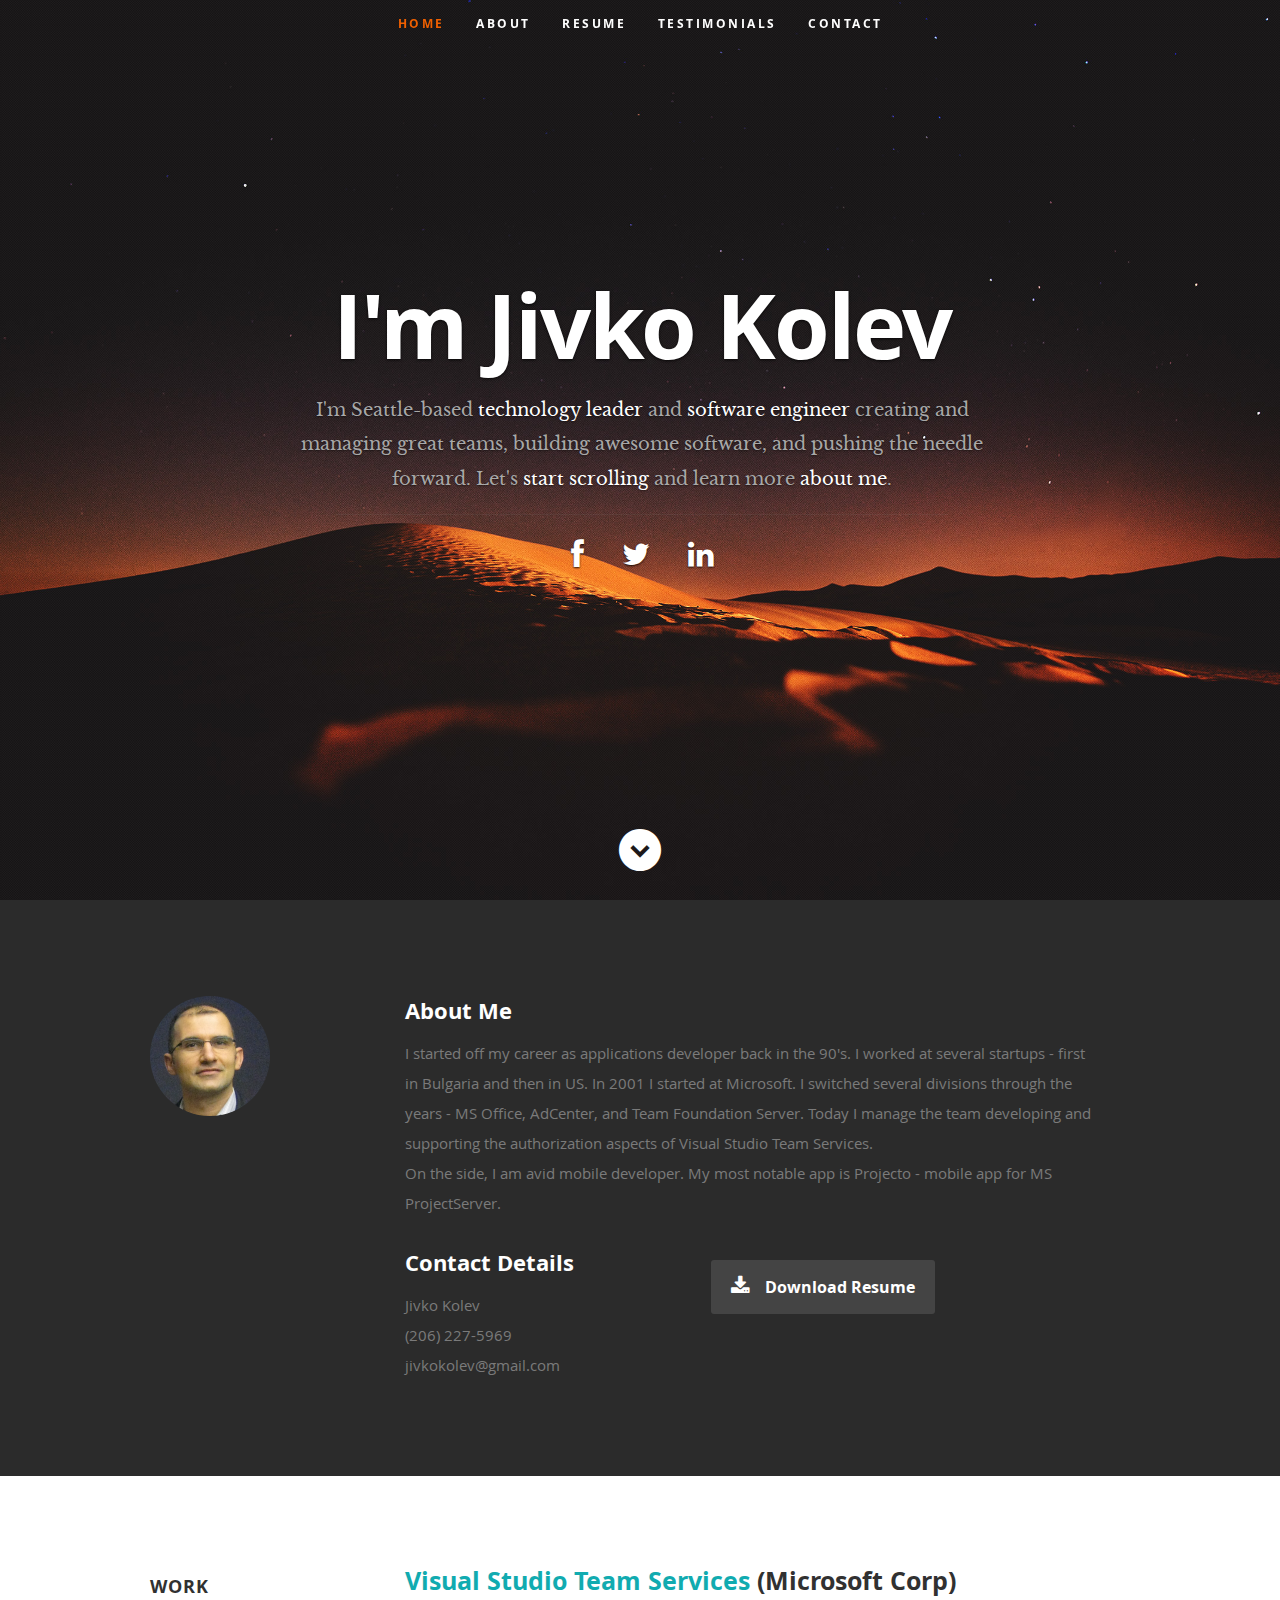
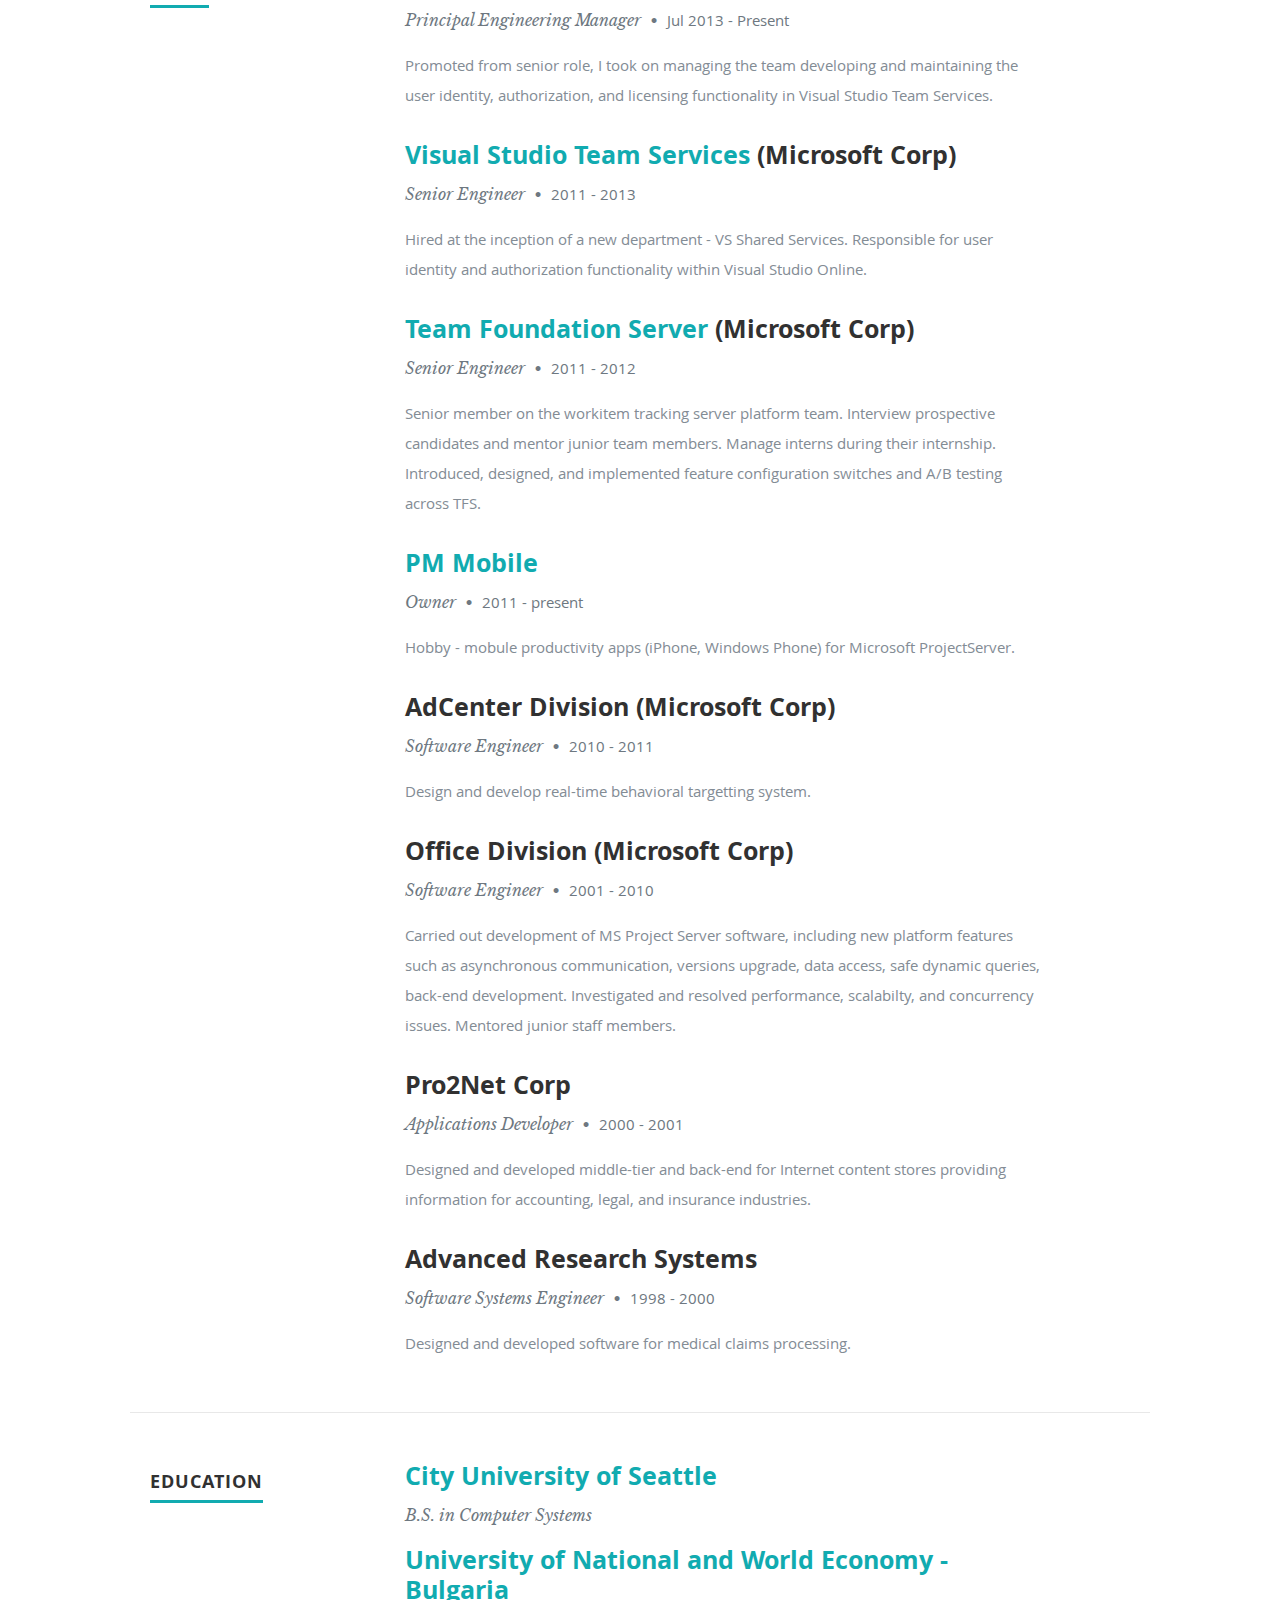
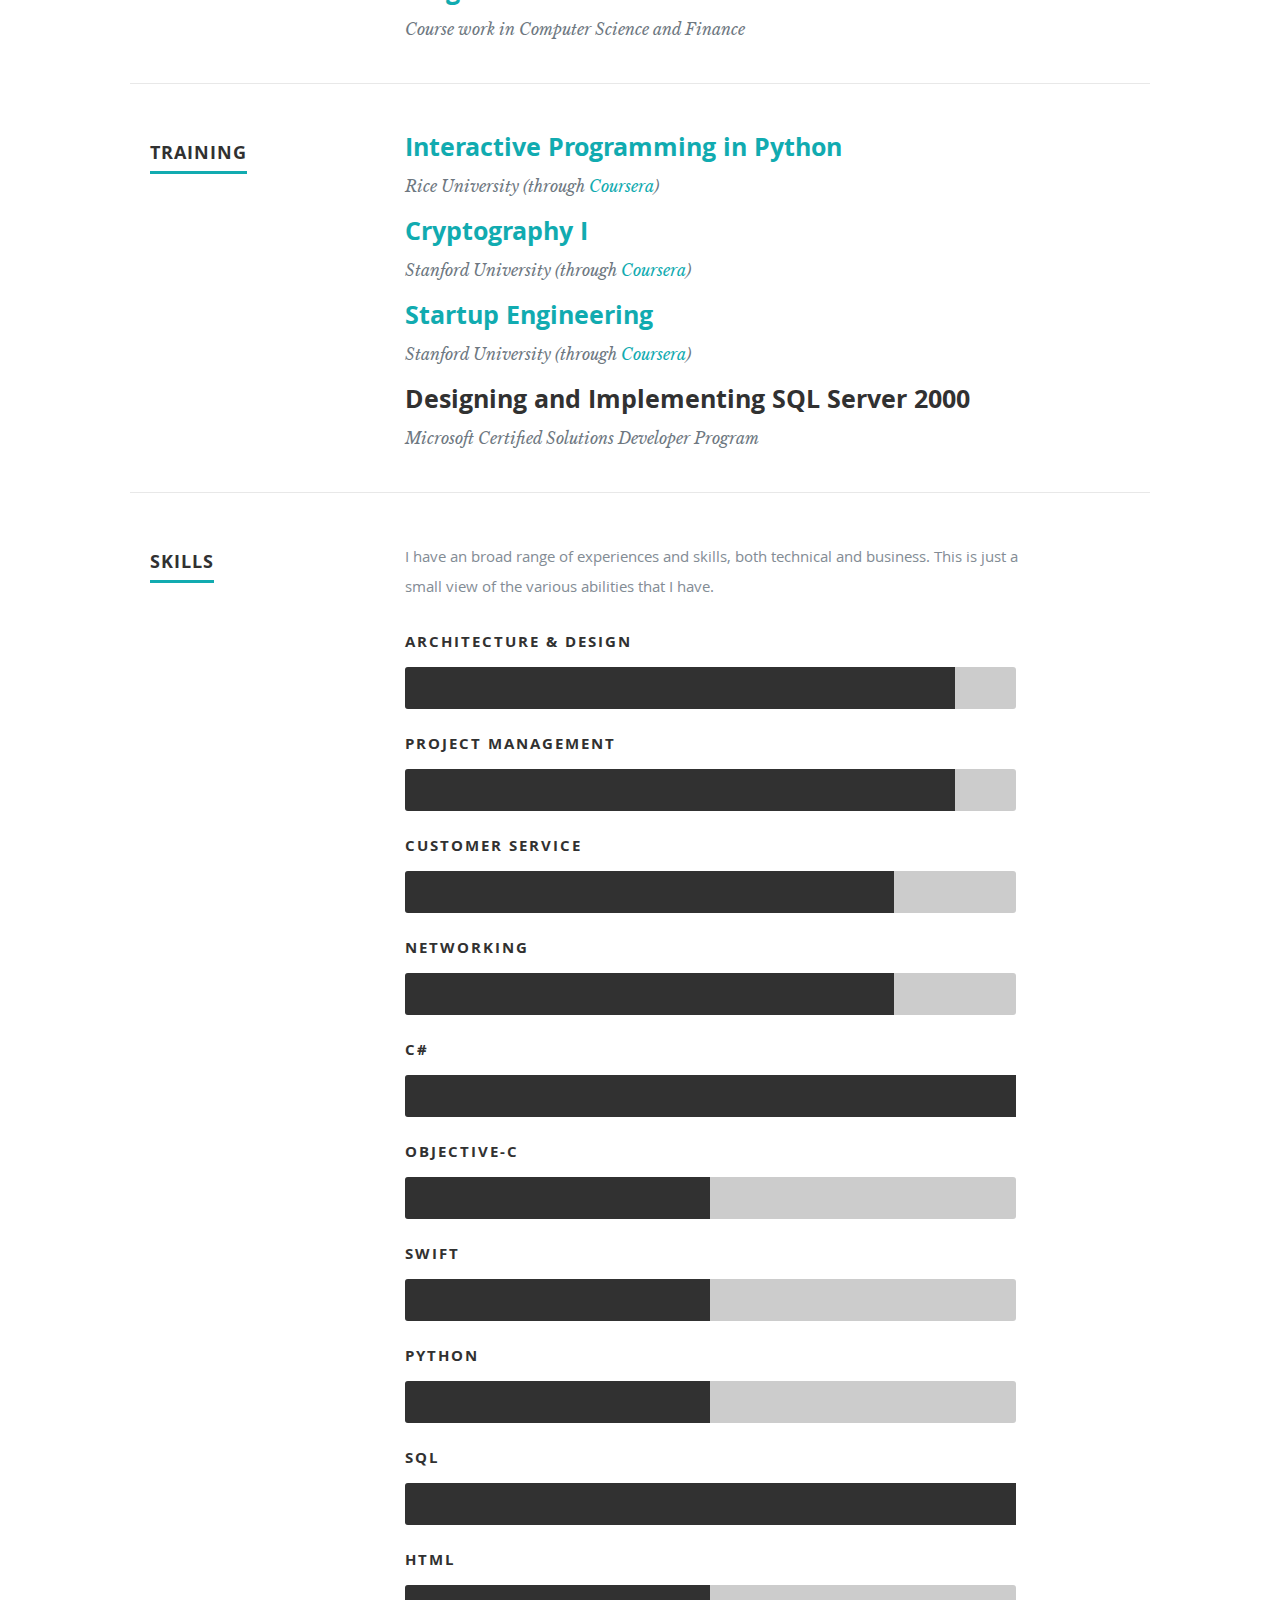
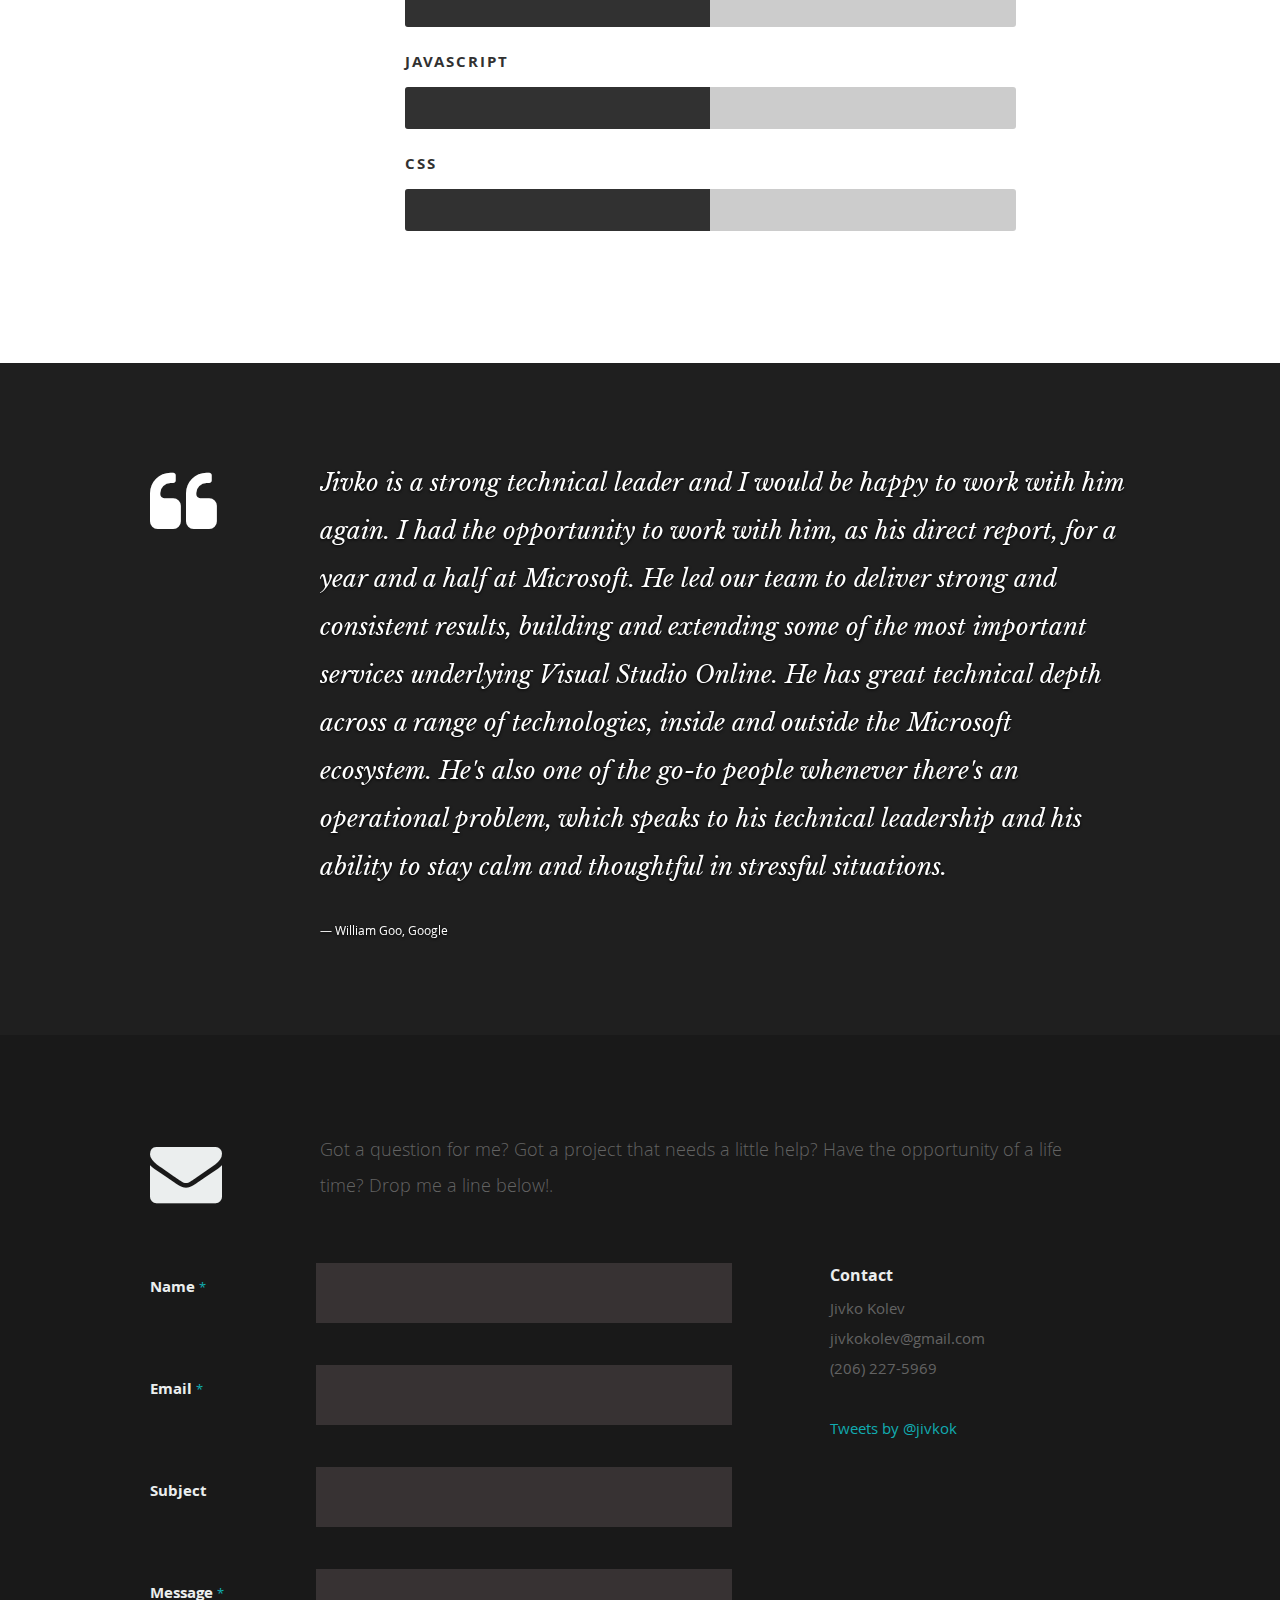
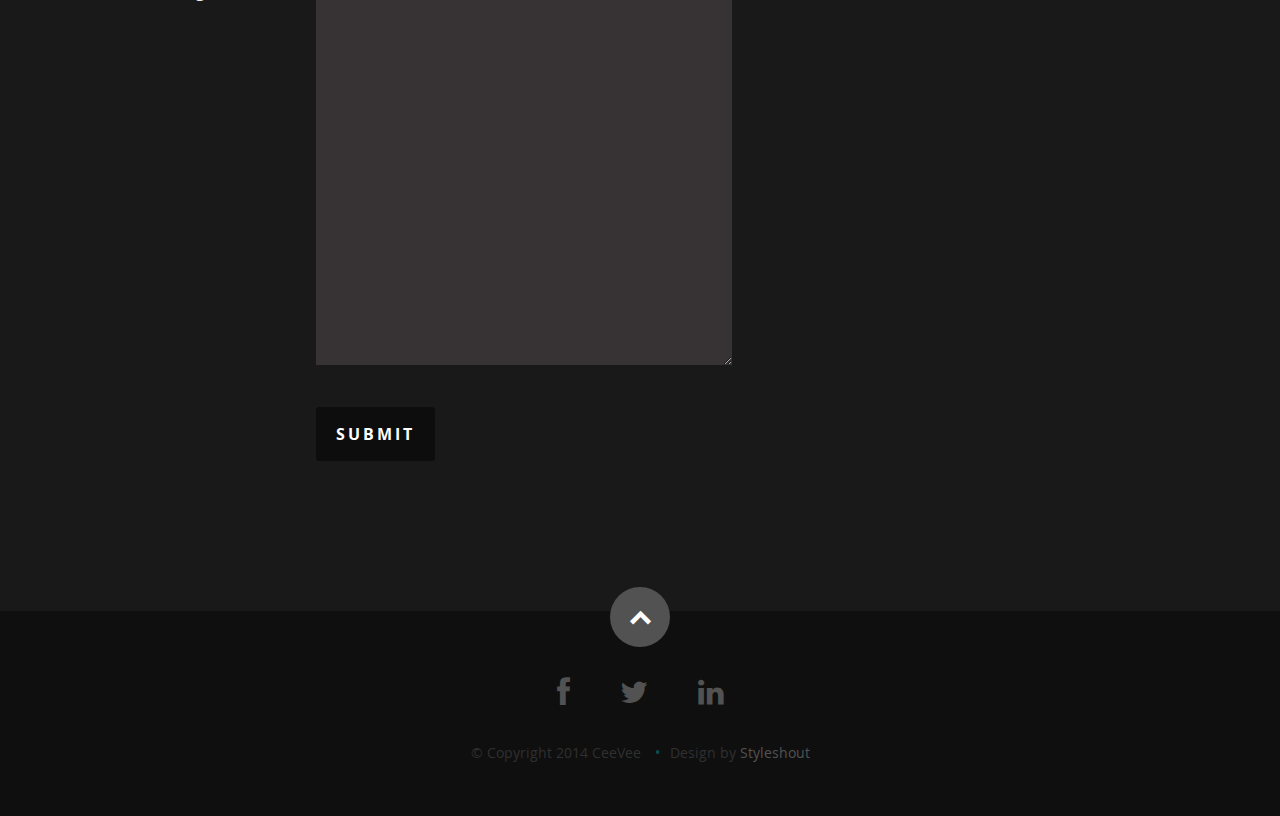
==== commit faad5ebf: "Changes" ====
--- a/index.html
+++ b/index.html
@@ -121,7 +121,7 @@
                 <div class="row item">
                     <div class="twelve columns">
                         <h3><a href="https://www.visualstudio.com/en-us/products/visual-studio-team-services-vs.aspx">Visual Studio Team Services</a> (Microsoft Corp)</h3>
-                        <p class="info">Engineering Manager <span>&bull;</span> <em class="date">Jul 2013 - Present</em></p>
+                        <p class="info">Principal Engineering Manager <span>&bull;</span> <em class="date">Jul 2013 - Present</em></p>
                         <p>
                             Promoted from senior role, I took on managing the team developing and maintaining the user identity, authorization, and licensing functionality in Visual Studio Team Services.
                         </p>
@@ -130,10 +130,20 @@
 
                 <div class="row item">
                     <div class="twelve columns">
-                        <h3><a href="</a>">Visual Studio Cloud Services</a> (Microsoft Corp)</h3>
+                        <h3><a href="https://www.visualstudio.com/en-us/products/visual-studio-team-services-vs.aspx">Visual Studio Team Services</a> (Microsoft Corp)</h3>
                         <p class="info">Senior Engineer <span>&bull;</span> <em class="date">2011 - 2013</em></p>
                         <p>
                             Hired at the inception of a new department - VS Shared Services. Responsible for user identity and authorization functionality within Visual Studio Online.
+                        </p>
+                    </div>
+                </div><!-- end item -->
+
+                <div class="row item">
+                    <div class="twelve columns">
+                        <h3><a href="https://www.visualstudio.com/en-us/products/tfs-overview-vs.aspx">Team Foundation Server</a> (Microsoft Corp)</h3>
+                        <p class="info">Senior Engineer <span>&bull;</span> <em class="date">2011 - 2012</em></p>
+                        <p>
+                            Senior member on the workitem tracking server platform team. Interview prospective candidates and mentor junior team members. Manage interns during their internship. Introduced, designed, and implemented feature configuration switches and A/B testing across TFS.
                         </p>
                     </div>
                 </div><!-- end item -->
@@ -451,9 +461,9 @@
     </footer>
 
     <!-- Scripts (external) -->
-    <script src="http://ajax.googleapis.com/ajax/libs/jquery/1.10.2/jquery.min.js"></script>
+    <script src="http://ajax.googleapis.com/ajax/libs/jquery/2.1.4/jquery.min.js"></script>
     <script>
-        window.jQuery || document.write('<script src="js/jquery-1.10.2.min.js"><\/script>')
+        window.jQuery || document.write('<script src="js/jquery-2.1.4.min.js"><\/script>')
     </script>
     <!-- Scripts (local) -->
     <script type="text/javascript" src="js/jquery-migrate-1.2.1.min.js"></script>
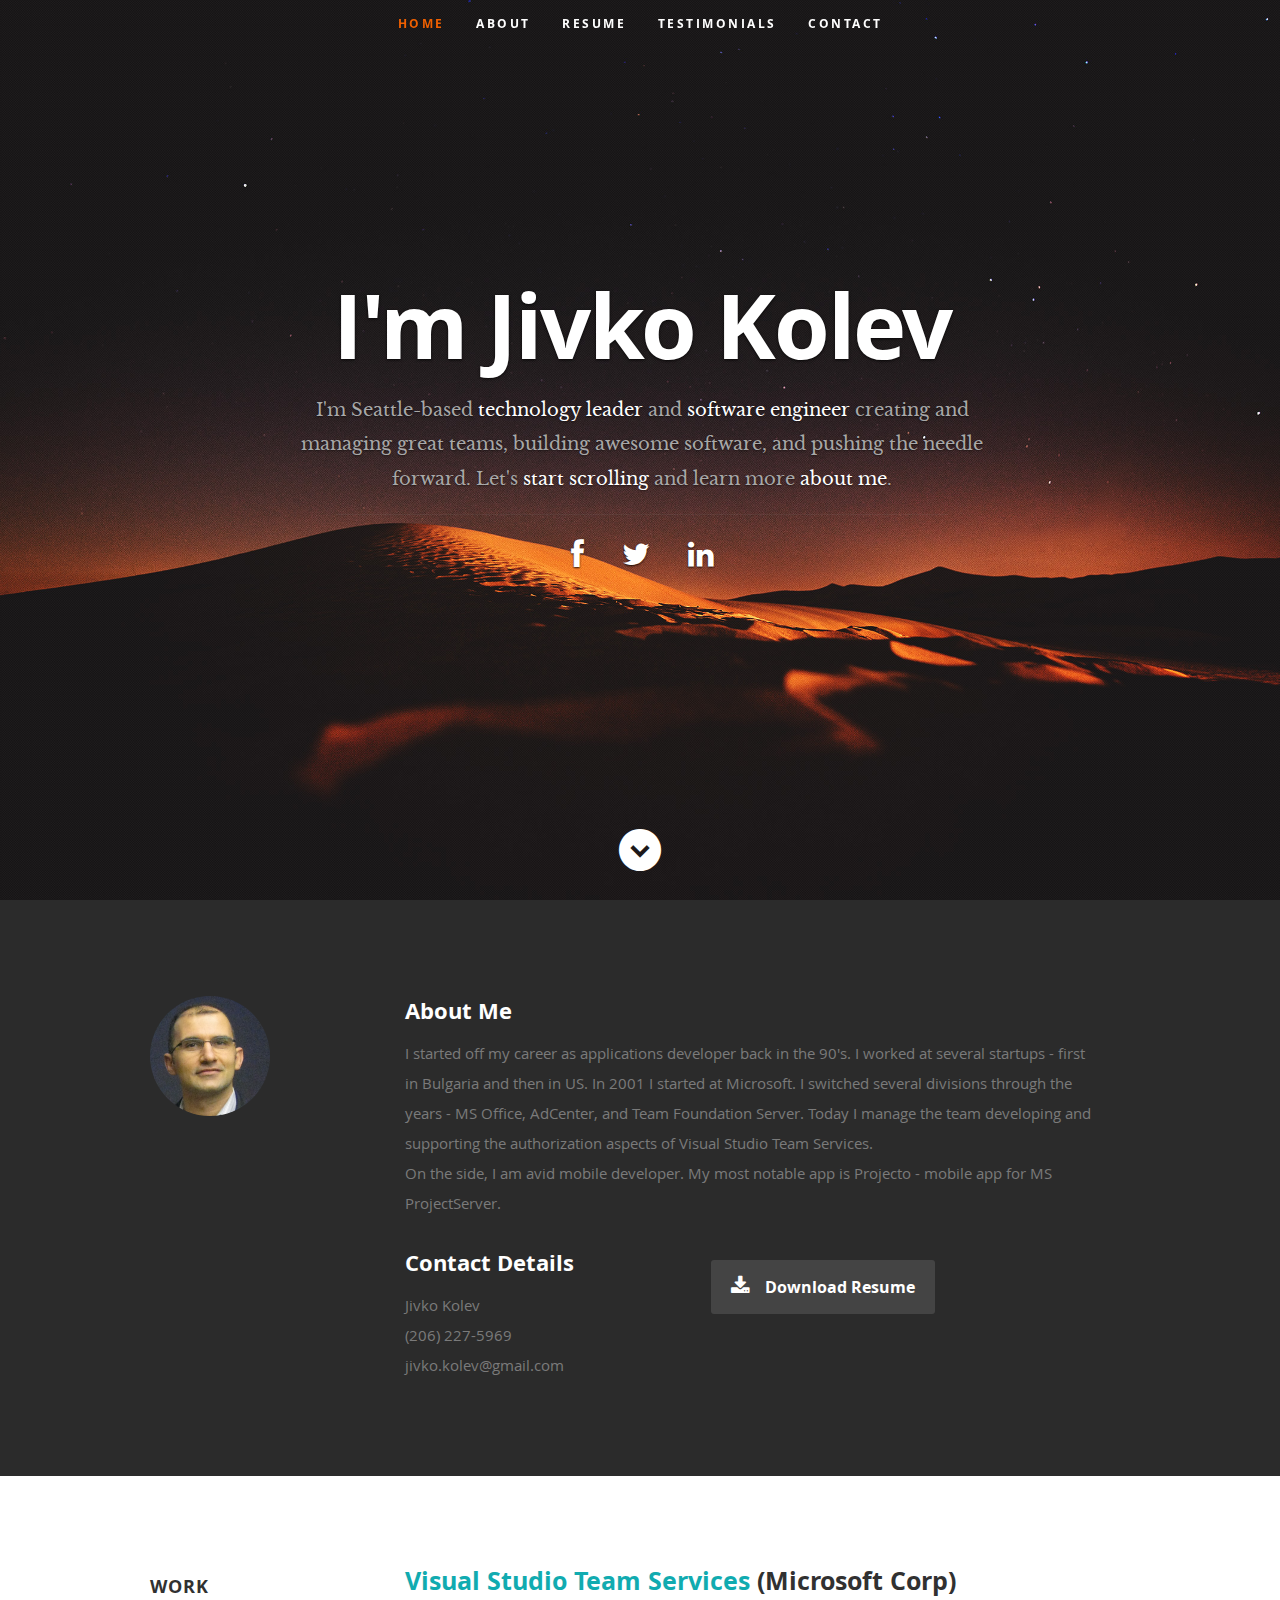
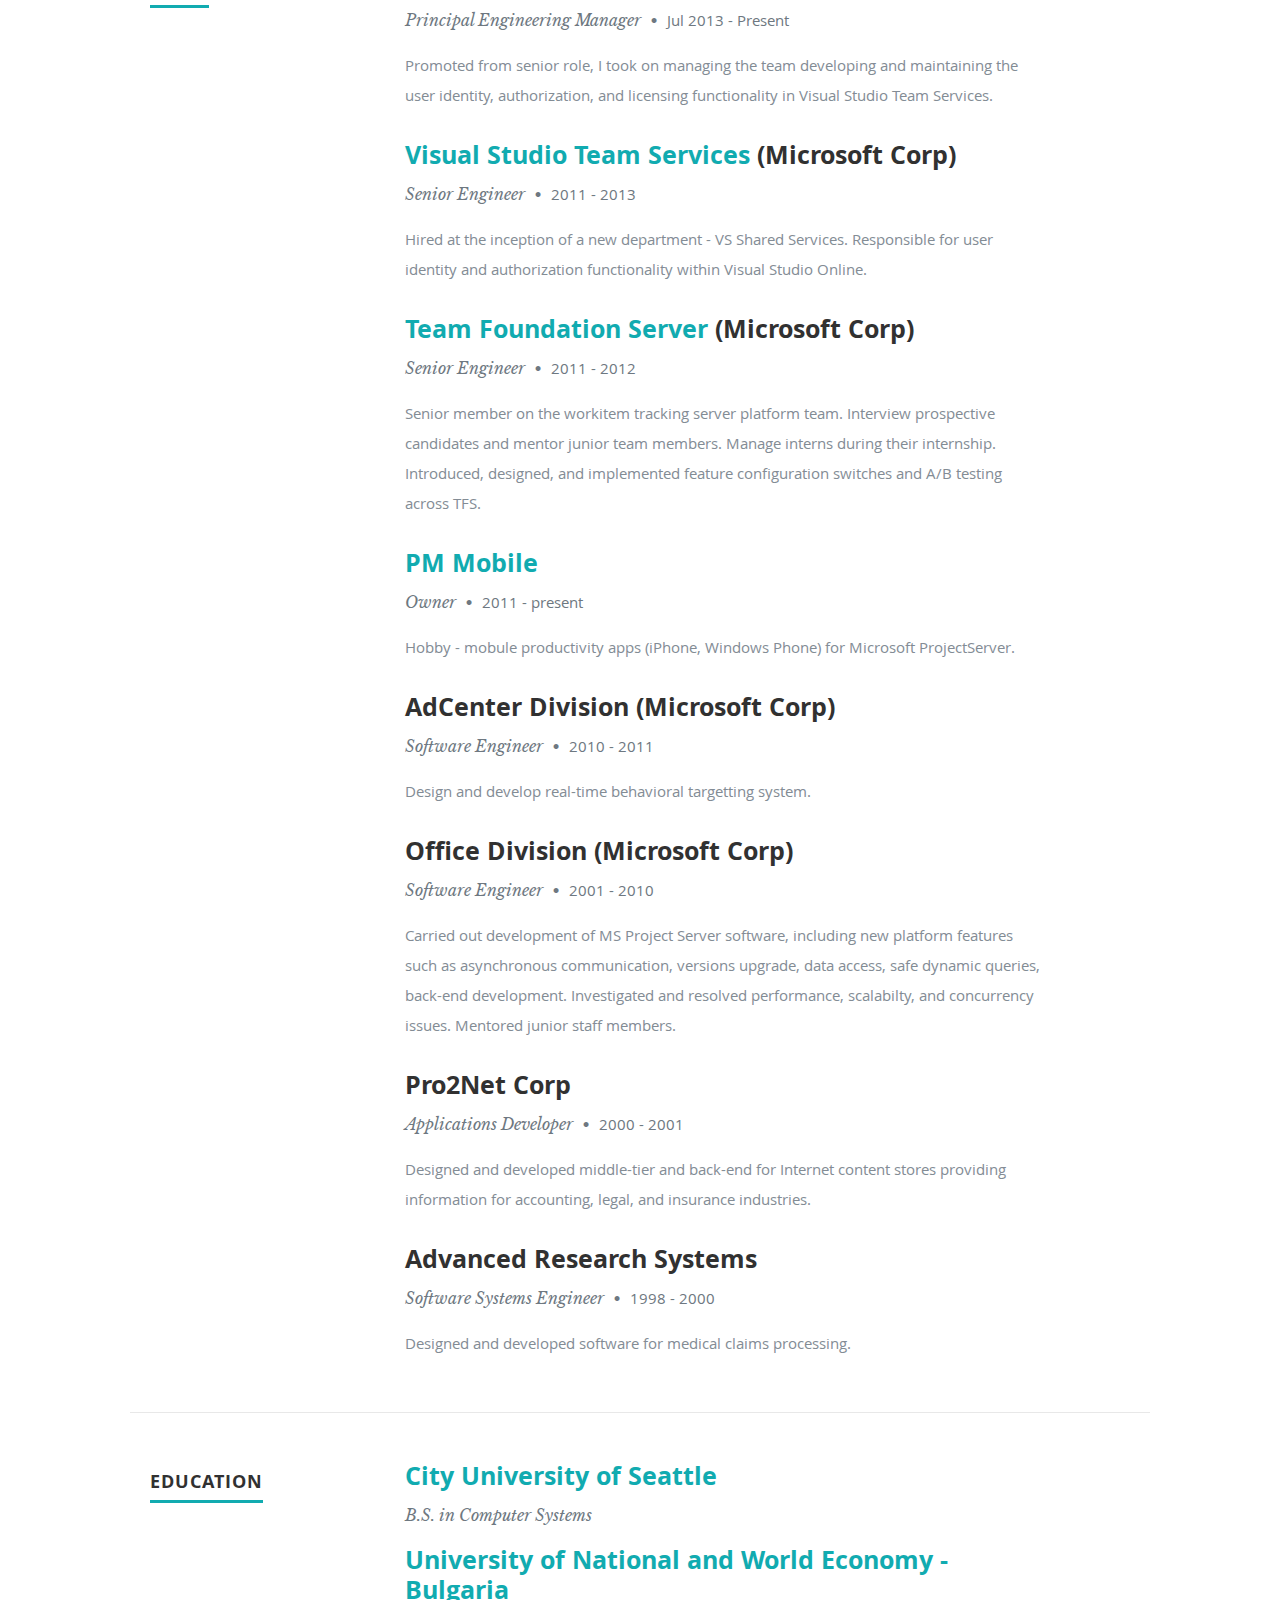
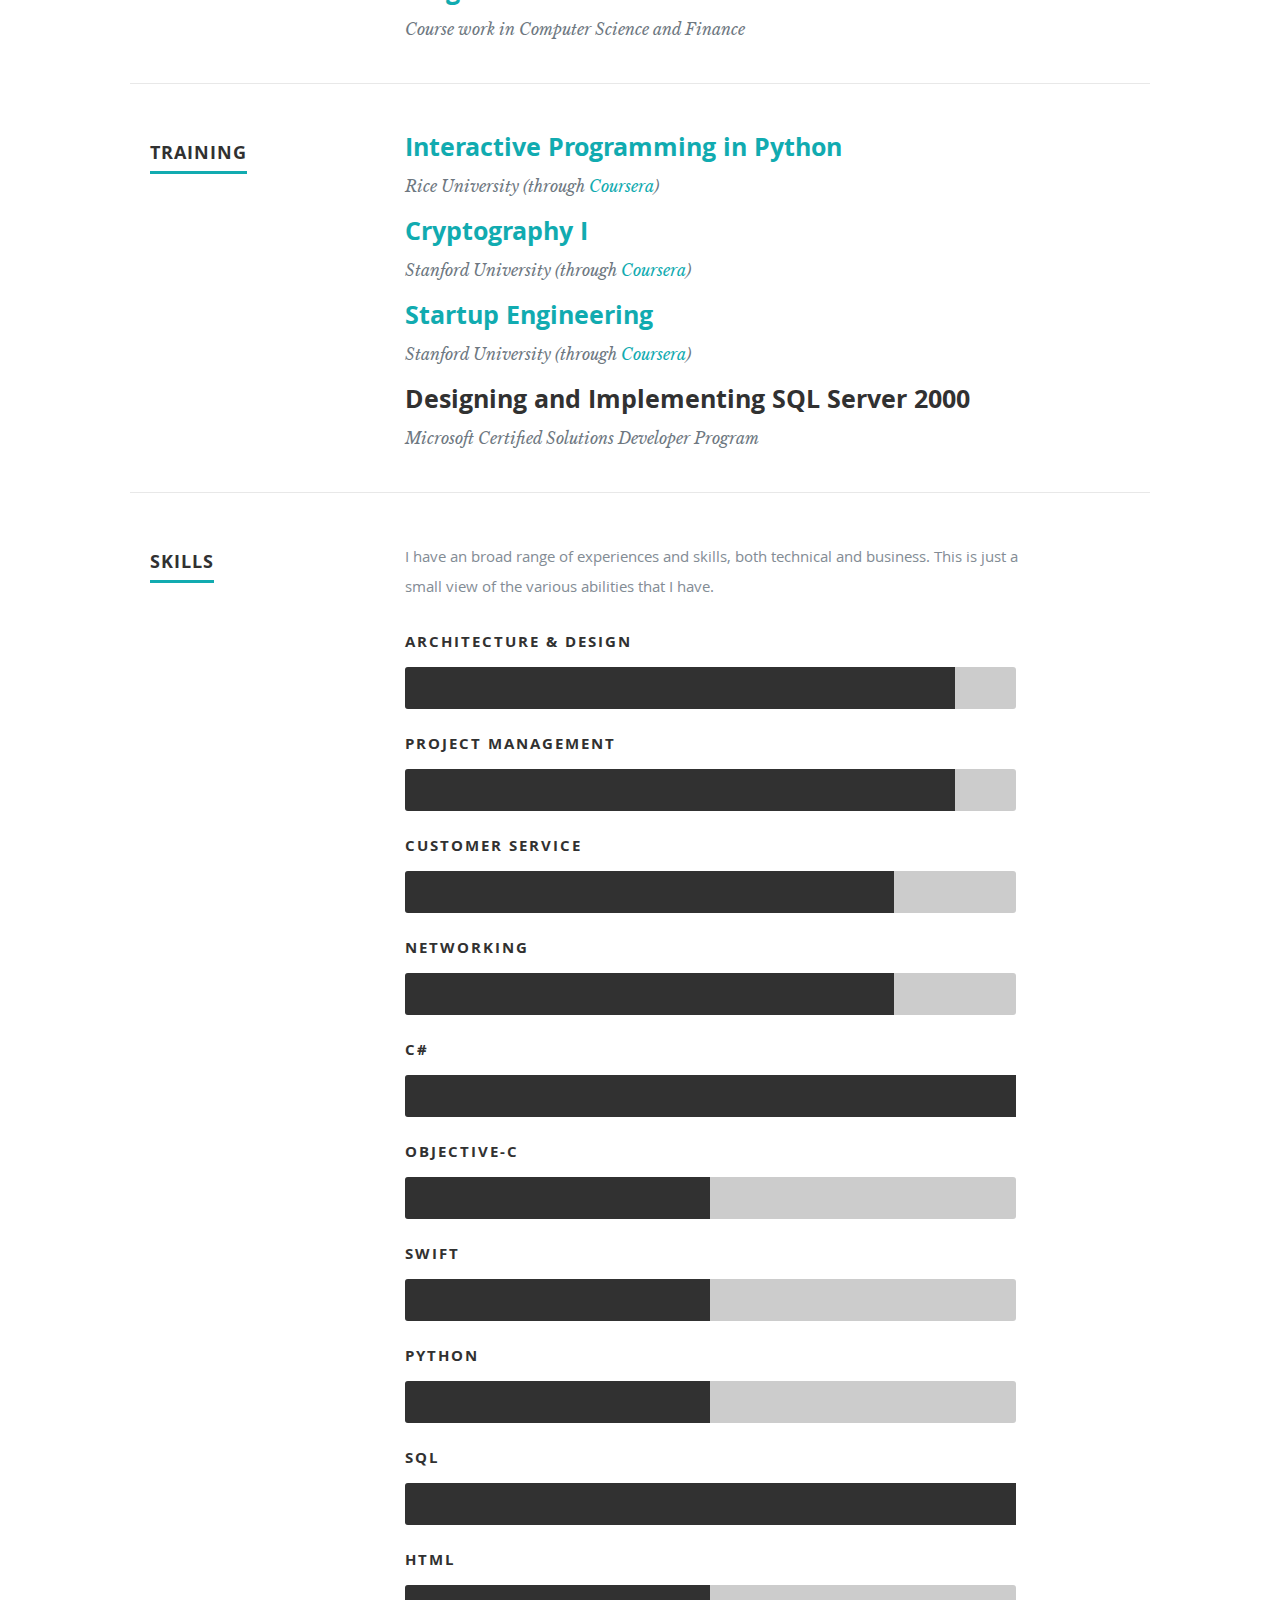
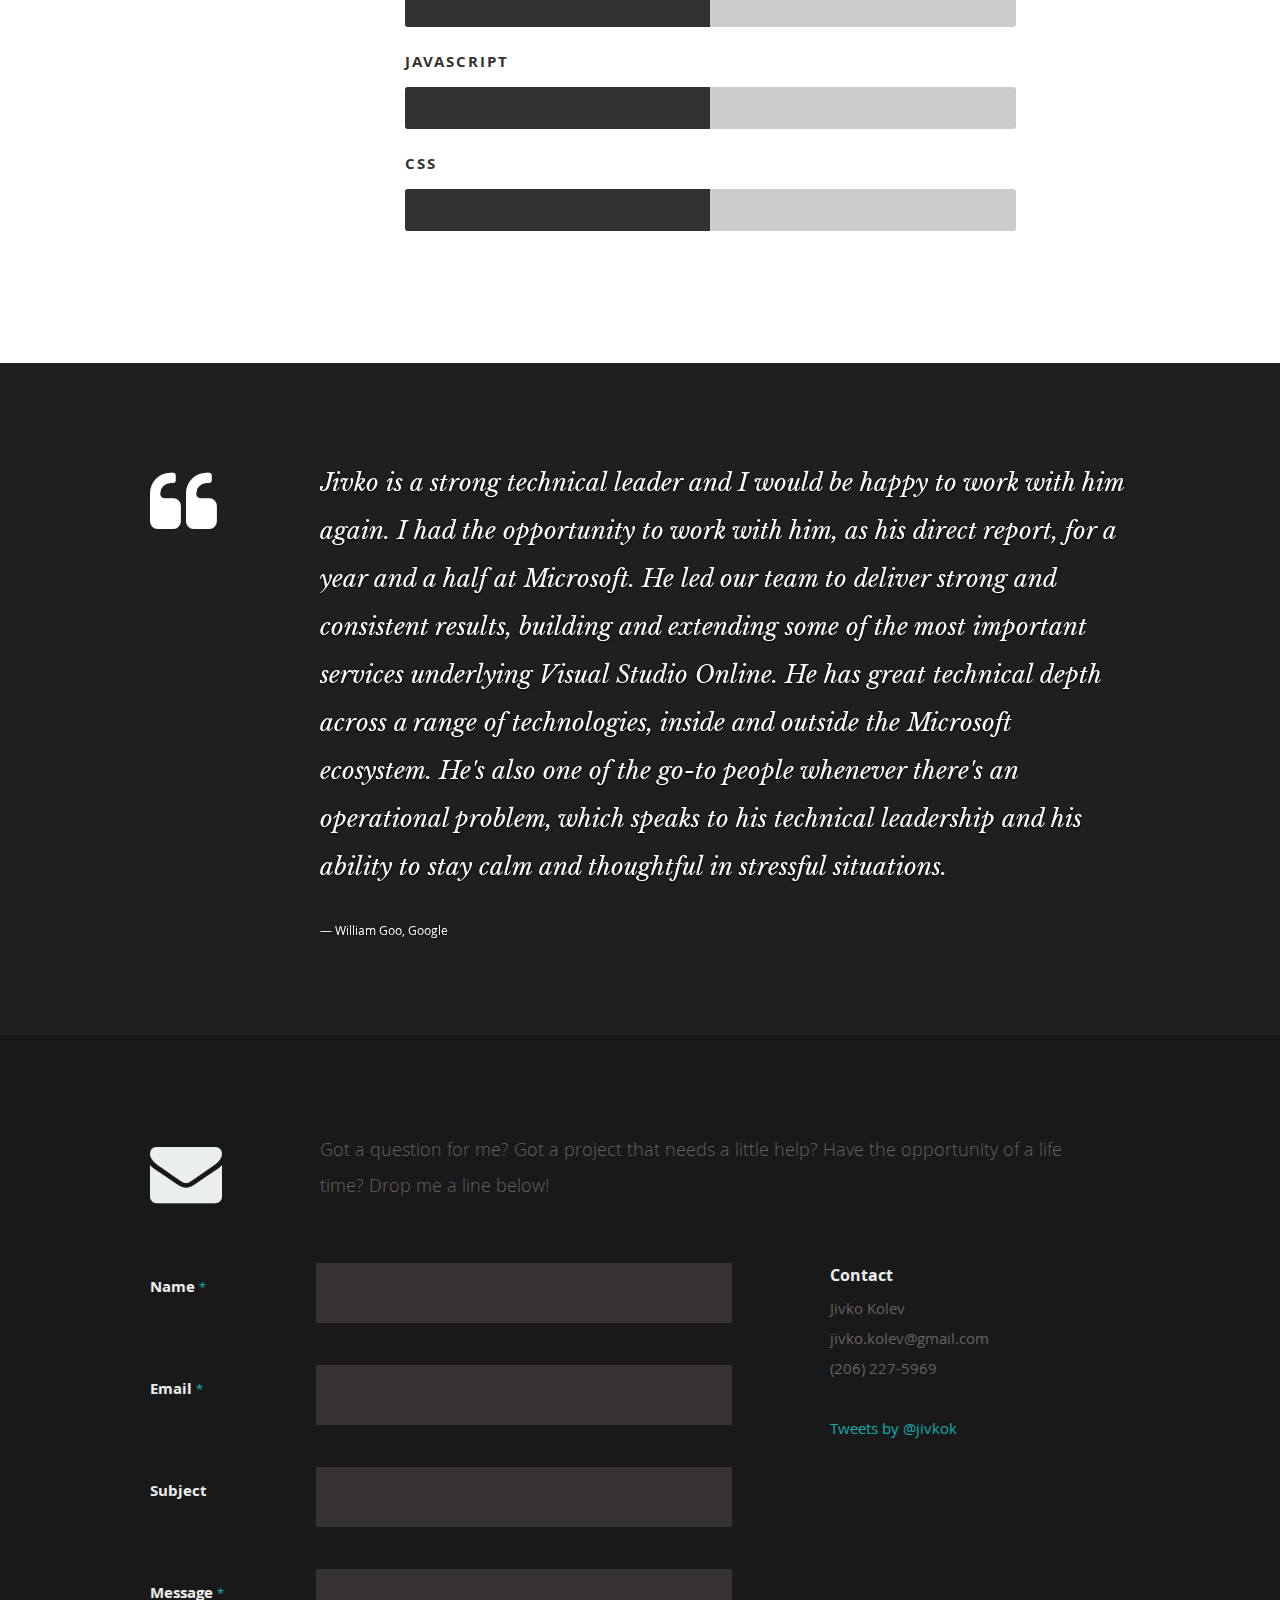
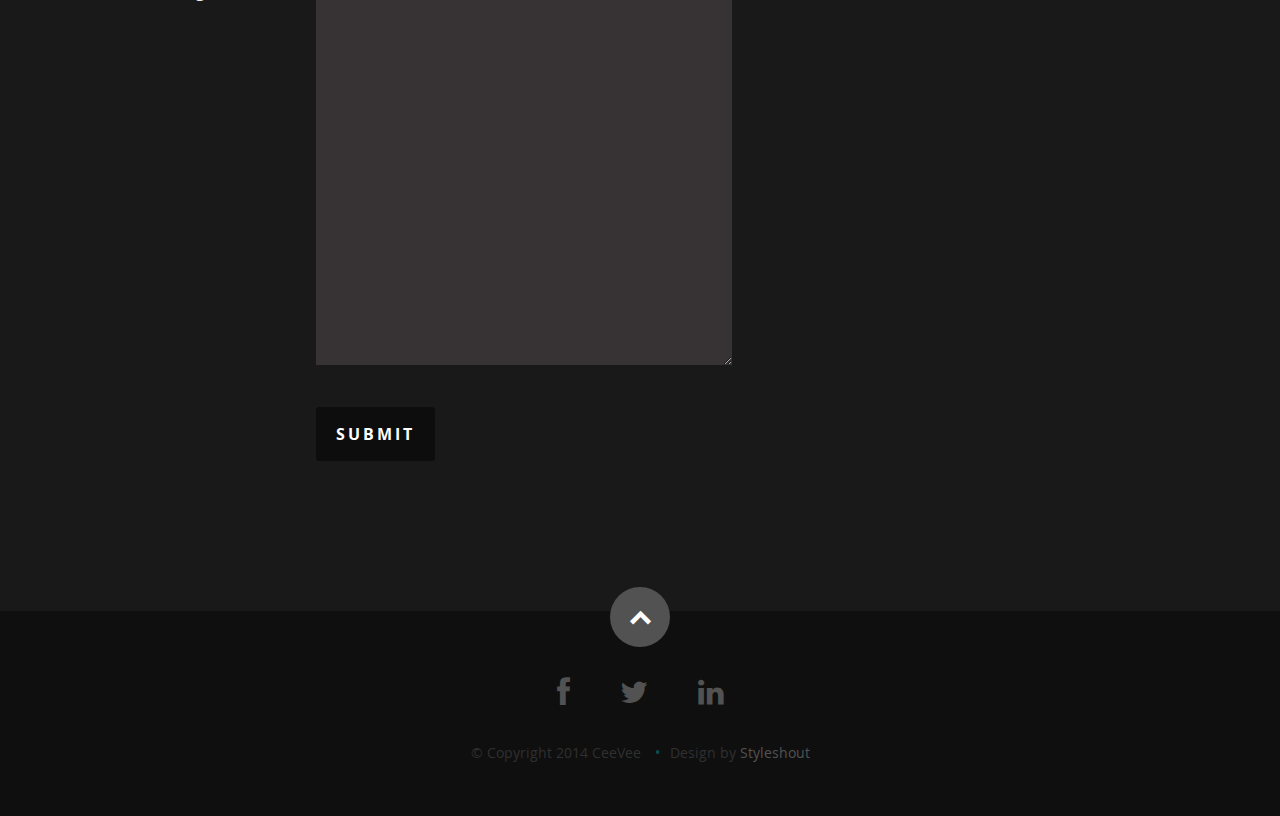
==== commit f75ebfef: "Resume updates" ====
--- a/index.html
+++ b/index.html
@@ -88,7 +88,7 @@
                             <br>
                             <span>(206) 227-5969</span>
                             <br>
-                            <span>jivkokolev@gmail.com</span>
+                            <span>jivko.kolev@gmail.com</span>
                         </p>
 
                     </div>
@@ -353,7 +353,7 @@
 
             <div class="ten columns">
 
-                <p class="lead">Got a question for me? Got a project that needs a little help? Have the opportunity of a life time? Drop me a line below!.</p>
+                <p class="lead">Got a question for me? Got a project that needs a little help? Have the opportunity of a life time? Drop me a line below!</p>
 
             </div>
 
@@ -410,7 +410,7 @@
                     <h4>Contact</h4>
                     <p class="address">
                         Jivko Kolev
-                        <br> jivkokolev@gmail.com
+                        <br> jivko.kolev@gmail.com
                         <br>
                         <span>(206) 227-5969</span>
                     </p>
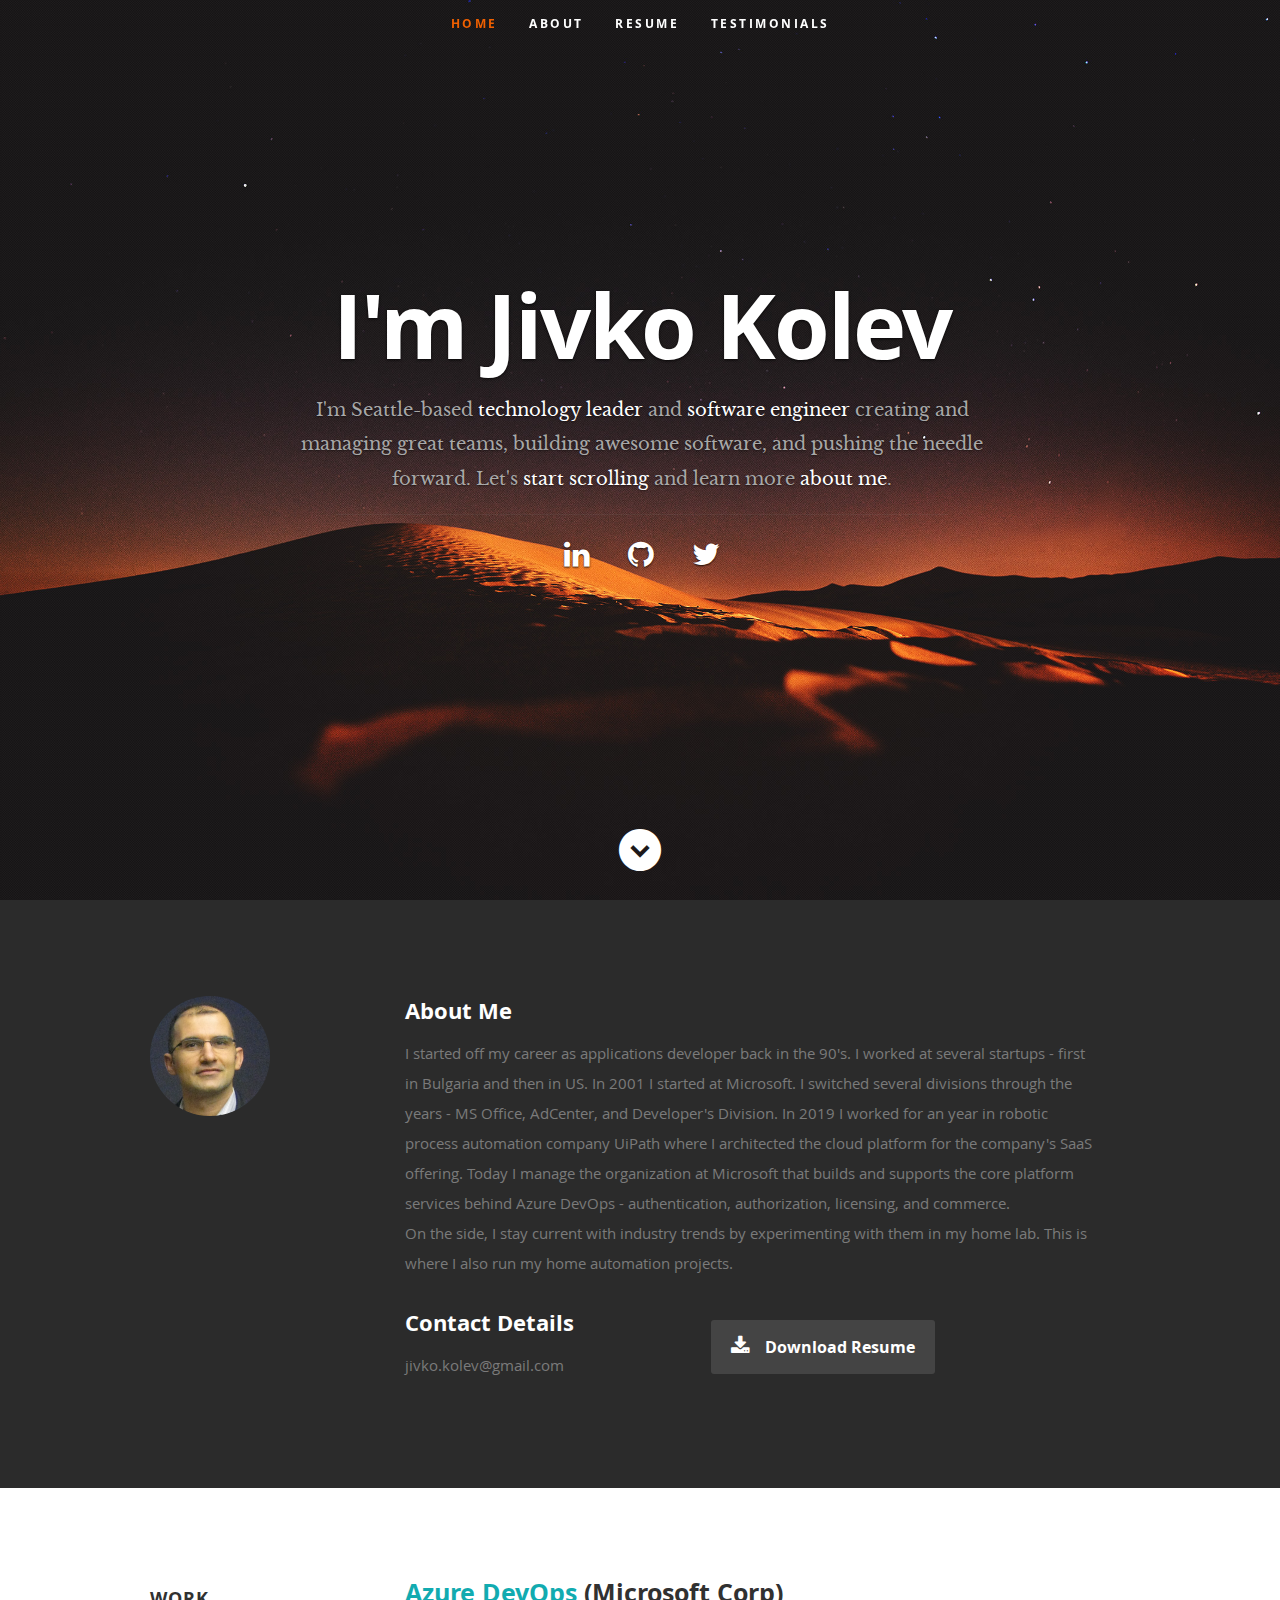
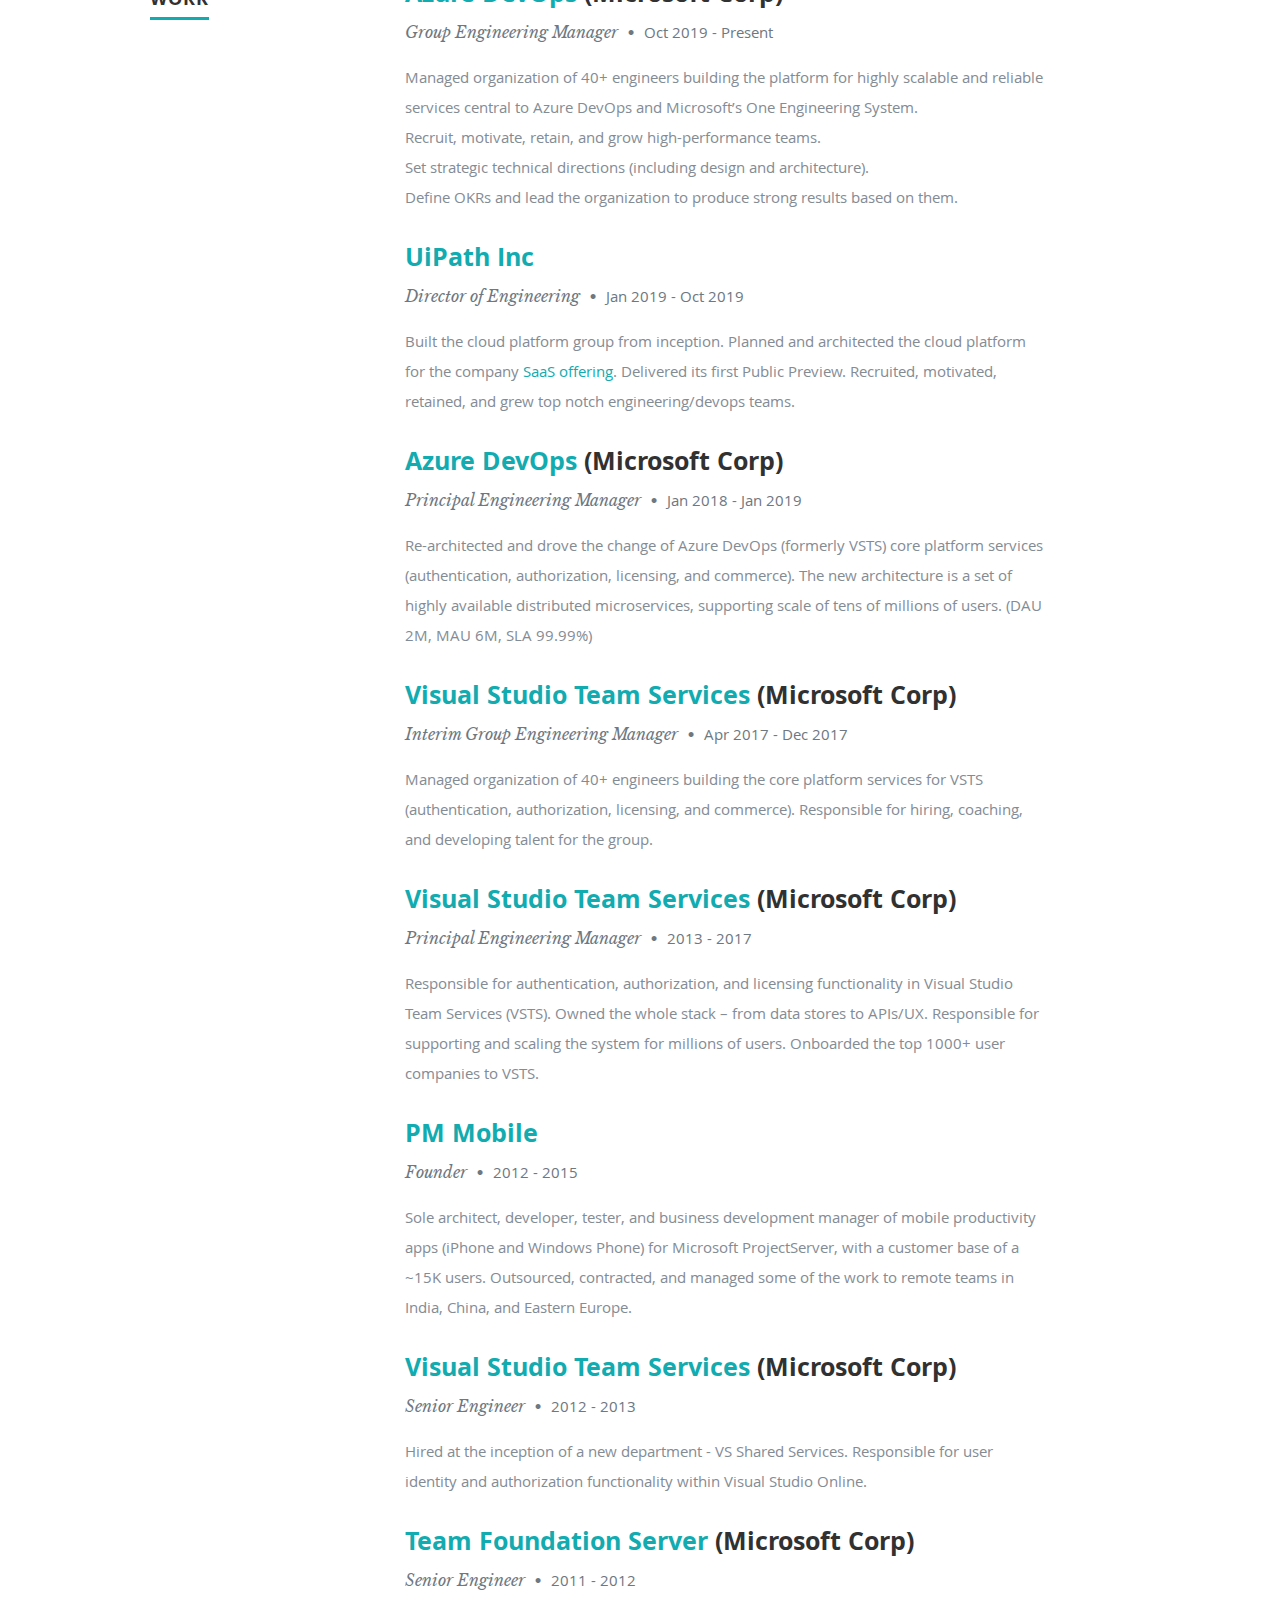
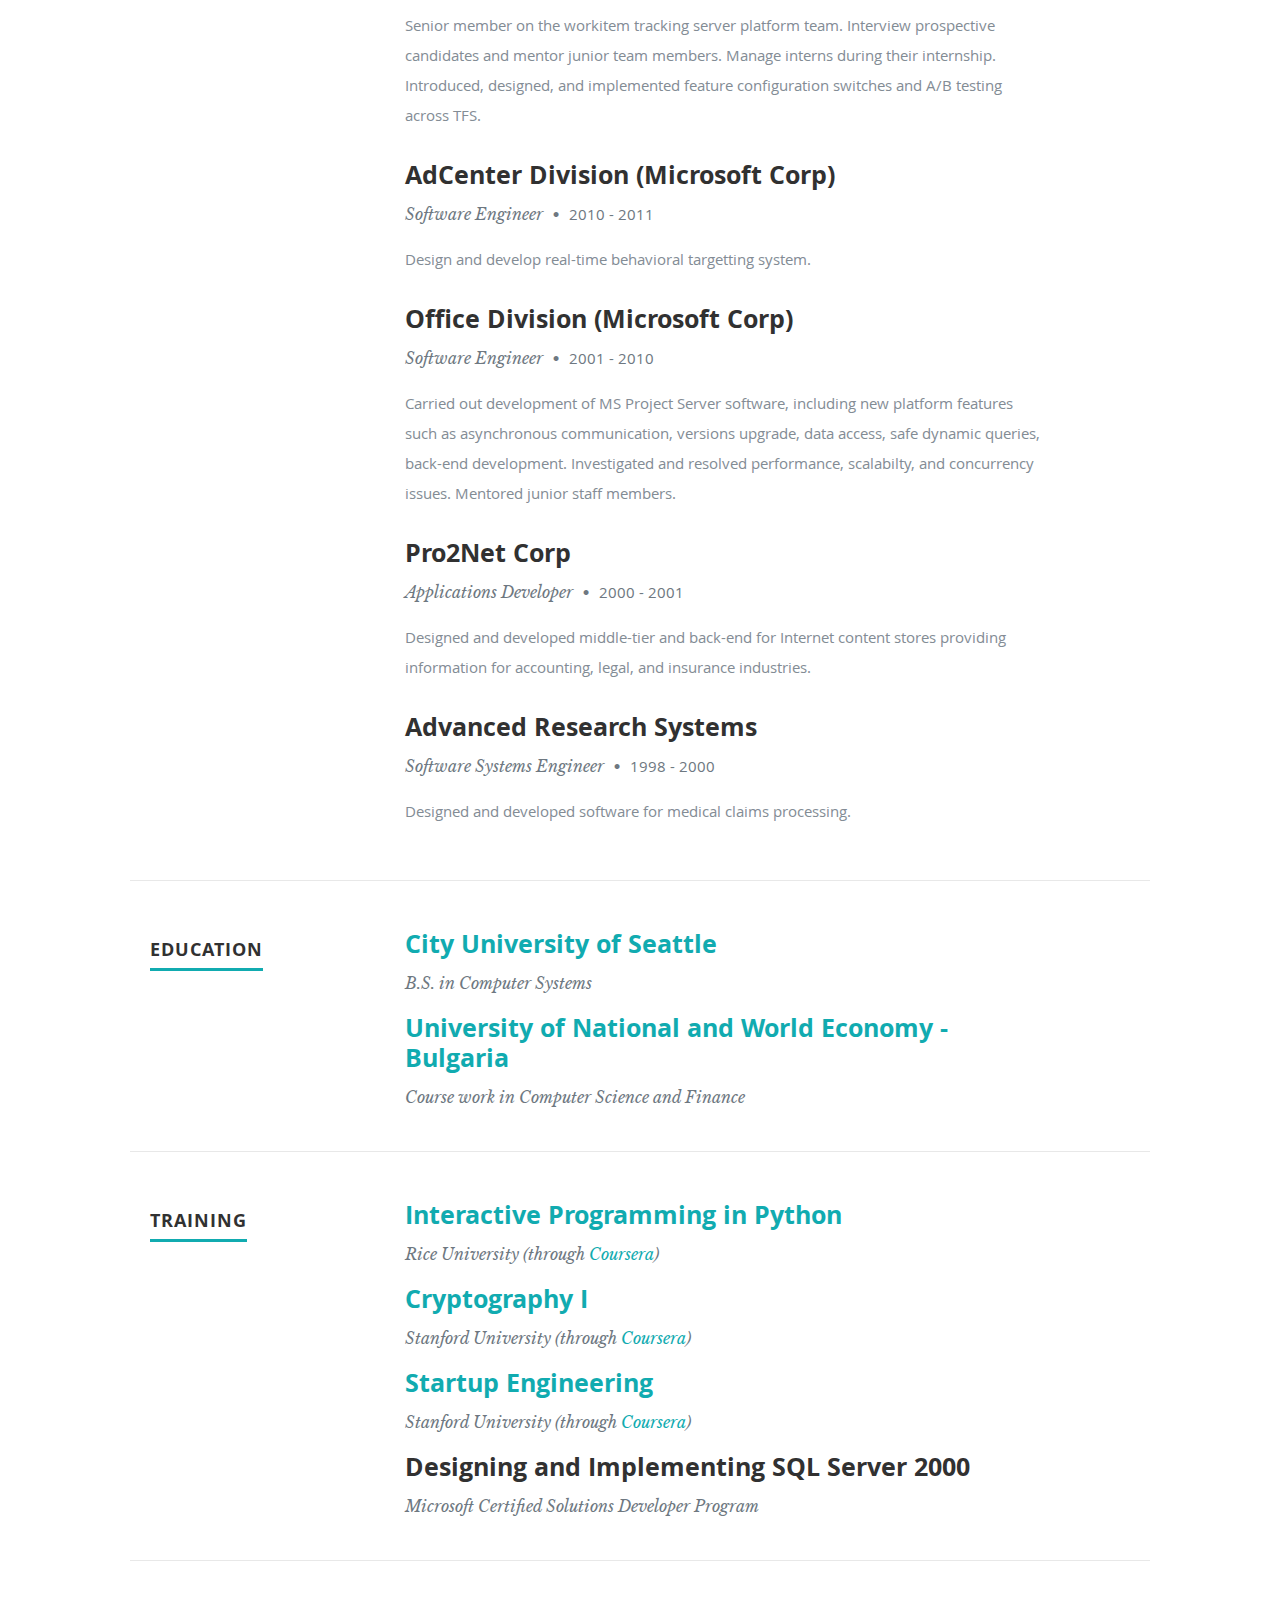
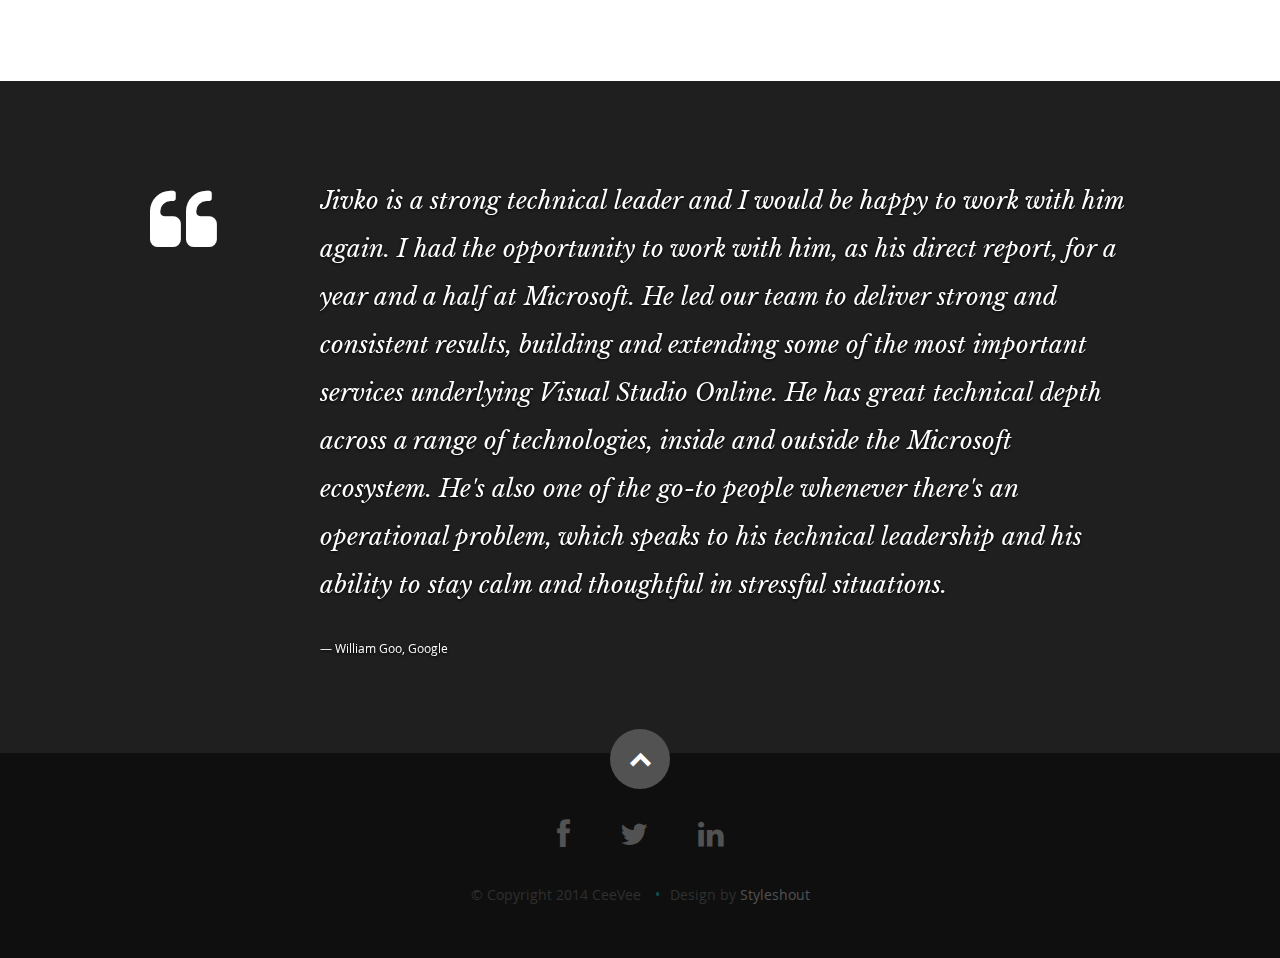
==== commit 8e1a1564: "Experience updates and simplifications" ====
--- a/index.html
+++ b/index.html
@@ -5,8 +5,8 @@
 <head>
 
     <meta charset="utf-8">
-    <title>Jivko Kolev | Engineering Manager, Businessman, Developer</title>
-    <meta name="description" content="This is Jivko Kolev's personal website, resume and portfolio.">
+    <title>Jivko Kolev | Engineering Manager, Enginner</title>
+    <meta name="description" content="This is Jivko Kolev's personal website and resume.">
     <meta name="author" content="Jivko Kolev">
     <!-- Mobile-specific metas -->
     <meta name="viewport" content="width=device-width, initial-scale=1, maximum-scale=1">
@@ -36,7 +36,6 @@
                 <li><a class="smoothscroll" href="#about">About</a></li>
                 <li><a class="smoothscroll" href="#resume">Resume</a></li>
                 <li><a class="smoothscroll" href="#testimonials">Testimonials</a></li>
-                <li><a class="smoothscroll" href="#contact">Contact</a></li>
             </ul><!-- end #nav -->
 
         </nav><!-- end #nav-wrap -->
@@ -49,9 +48,9 @@
                 and learn more <a class="smoothscroll" href="#about">about me</a>.</h3>
                 <hr />
                 <ul class="social">
-                    <li><a href="https://www.facebook.com/jivkokolev1"><i class="fa fa-facebook"></i></a></li>
+                    <li><a href="https://www.linkedin.com/in/jivko-kolev-527a16"><i class="fa fa-linkedin"></i></a></li>
+                    <li><a href="https://github.com/jivkok"><i class="fa fa-github"></i></a></li>
                     <li><a href="https://twitter.com/jivkok"><i class="fa fa-twitter"></i></a></li>
-                    <li><a href="https://www.linkedin.com/in/jivko-kolev-527a16"><i class="fa fa-linkedin"></i></a></li>
                 </ul>
             </div>
         </div>
@@ -74,8 +73,8 @@
 
                 <h2>About Me</h2>
 
-                <p>I started off my career as applications developer back in the 90's. I worked at several startups - first in Bulgaria and then in US. In 2001 I started at Microsoft. I switched several divisions through the years - MS Office, AdCenter, and Team Foundation Server. Today I manage the team developing and supporting the authorization aspects of Visual Studio Team Services.
-                    <br /> On the side, I am avid mobile developer. My most notable app is Projecto - mobile app for MS ProjectServer.
+                <p>I started off my career as applications developer back in the 90's. I worked at several startups - first in Bulgaria and then in US. In 2001 I started at Microsoft. I switched several divisions through the years - MS Office, AdCenter, and Developer's Division. In 2019 I worked for an year in robotic process automation company UiPath where I architected the cloud platform for the company's SaaS offering. Today I manage the organization at Microsoft that builds and supports the core platform services behind Azure DevOps - authentication, authorization, licensing, and commerce.<br />
+                On the side, I stay current with industry trends by experimenting with them in my home lab. This is where I also run my home automation projects.
                 </p>
 
                 <div class="row">
@@ -84,10 +83,6 @@
 
                         <h2>Contact Details</h2>
                         <p class="address">
-                            <span>Jivko Kolev</span>
-                            <br>
-                            <span>(206) 227-5969</span>
-                            <br>
                             <span>jivko.kolev@gmail.com</span>
                         </p>
 
@@ -120,10 +115,43 @@
 
                 <div class="row item">
                     <div class="twelve columns">
+                        <h3><a href="https://azure.microsoft.com/en-us/services/devops">Azure DevOps</a> (Microsoft Corp)</h3>
+                        <p class="info">Group Engineering Manager <span>&bull;</span> <em class="date">Oct 2019 - Present</em></p>
+                        <p>
+                            Managed organization of 40+ engineers building the platform for highly scalable and reliable services central to Azure DevOps and Microsoft’s One Engineering System.<br />
+                            Recruit, motivate, retain, and grow high-performance teams.<br />
+                            Set strategic technical directions (including design and architecture).<br />
+                            Define OKRs and lead the organization to produce strong results based on them.
+                        </p>
+                    </div>
+                </div><!-- end item -->
+
+                <div class="row item">
+                    <div class="twelve columns">
+                        <h3><a href="https://www.uipath.com">UiPath Inc</a></h3>
+                        <p class="info">Director of Engineering <span>&bull;</span> <em class="date">Jan 2019 - Oct 2019</em></p>
+                        <p>
+                          Built the cloud platform group from inception. Planned and architected the cloud platform for the company <a href="https://platform.uipath.com">SaaS offering</a>. Delivered its first Public Preview. Recruited, motivated, retained, and grew top notch engineering/devops teams.
+                        </p>
+                    </div>
+                </div><!-- end item -->
+
+                <div class="row item">
+                    <div class="twelve columns">
+                        <h3><a href="https://azure.microsoft.com/en-us/services/devops">Azure DevOps</a> (Microsoft Corp)</h3>
+                        <p class="info">Principal Engineering Manager <span>&bull;</span> <em class="date">Jan 2018 - Jan 2019</em></p>
+                        <p>
+                            Re-architected and drove the change of Azure DevOps (formerly VSTS) core platform services (authentication, authorization, licensing, and commerce). The new architecture is a set of highly available distributed microservices, supporting scale of tens of millions of users. (DAU 2M, MAU 6M, SLA 99.99%)
+                        </p>
+                    </div>
+                </div><!-- end item -->
+
+                <div class="row item">
+                    <div class="twelve columns">
                         <h3><a href="https://www.visualstudio.com/en-us/products/visual-studio-team-services-vs.aspx">Visual Studio Team Services</a> (Microsoft Corp)</h3>
-                        <p class="info">Principal Engineering Manager <span>&bull;</span> <em class="date">Jul 2013 - Present</em></p>
-                        <p>
-                            Promoted from senior role, I took on managing the team developing and maintaining the user identity, authorization, and licensing functionality in Visual Studio Team Services.
+                        <p class="info">Interim Group Engineering Manager <span>&bull;</span> <em class="date">Apr 2017 - Dec 2017</em></p>
+                        <p>
+                            Managed organization of 40+ engineers building the core platform services for VSTS (authentication, authorization, licensing, and commerce). Responsible for hiring, coaching, and developing talent for the group.
                         </p>
                     </div>
                 </div><!-- end item -->
@@ -131,7 +159,27 @@
                 <div class="row item">
                     <div class="twelve columns">
                         <h3><a href="https://www.visualstudio.com/en-us/products/visual-studio-team-services-vs.aspx">Visual Studio Team Services</a> (Microsoft Corp)</h3>
-                        <p class="info">Senior Engineer <span>&bull;</span> <em class="date">2011 - 2013</em></p>
+                        <p class="info">Principal Engineering Manager <span>&bull;</span> <em class="date">2013 - 2017</em></p>
+                        <p>
+                            Responsible for authentication, authorization, and licensing functionality in Visual Studio Team Services (VSTS). Owned the whole stack – from data stores to APIs/UX. Responsible for supporting and scaling the system for millions of users. Onboarded the top 1000+ user companies to VSTS.
+                        </p>
+                    </div>
+                </div><!-- end item -->
+
+                <div class="row item">
+                    <div class="twelve columns">
+                        <h3><a href="http://www.projectservermobile.com">PM Mobile</a></h3>
+                        <p class="info">Founder <span>&bull;</span> <em class="date">2012 - 2015</em></p>
+                        <p>
+                            Sole architect, developer, tester, and business development manager of mobile productivity apps (iPhone and Windows Phone) for Microsoft ProjectServer, with a customer base of a ~15K users. Outsourced, contracted, and managed some of the work to remote teams in India, China, and Eastern Europe.
+                        </p>
+                    </div>
+                </div><!-- end item -->
+
+                <div class="row item">
+                    <div class="twelve columns">
+                        <h3><a href="https://www.visualstudio.com/en-us/products/visual-studio-team-services-vs.aspx">Visual Studio Team Services</a> (Microsoft Corp)</h3>
+                        <p class="info">Senior Engineer <span>&bull;</span> <em class="date">2012 - 2013</em></p>
                         <p>
                             Hired at the inception of a new department - VS Shared Services. Responsible for user identity and authorization functionality within Visual Studio Online.
                         </p>
@@ -150,16 +198,6 @@
 
                 <div class="row item">
                     <div class="twelve columns">
-                        <h3><a href="http://www.projectservermobile.com">PM Mobile</a></h3>
-                        <p class="info">Owner <span>&bull;</span> <em class="date">2011 - present</em></p>
-                        <p>
-                            Hobby - mobule productivity apps (iPhone, Windows Phone) for Microsoft ProjectServer.
-                        </p>
-                    </div>
-                </div><!-- end item -->
-
-                <div class="row item">
-                    <div class="twelve columns">
                         <h3>AdCenter Division (Microsoft Corp)</h3>
                         <p class="info">Software Engineer <span>&bull;</span> <em class="date">2010 - 2011</em></p>
                         <p>
@@ -269,38 +307,6 @@
             </div><!-- end main-col -->
 
         </div><!-- end Training -->
-
-        <!-- Skills -->
-        <div class="row skill">
-
-            <div class="three columns header-col">
-                <h1><span>Skills</span></h1>
-            </div>
-
-            <div class="nine columns main-col">
-
-                <p>I have an broad range of experiences and skills, both technical and business. This is just a small view of the various abilities that I have.</p>
-
-                <div class="bars">
-                    <ul class="skills">
-                        <li><span class="bar-expand ninety-pct"></span><em>Architecture &amp; Design</em></li>
-                        <li><span class="bar-expand ninety-pct"></span><em>Project Management</em></li>
-                        <li><span class="bar-expand eighty-pct"></span><em>Customer Service</em></li>
-                        <li><span class="bar-expand eighty-pct"></span><em>Networking</em></li>
-                        <li><span class="bar-expand hundred-pct"></span><em>C#</em></li>
-                        <li><span class="bar-expand fifty-pct"></span><em>Objective-C</em></li>
-                        <li><span class="bar-expand fifty-pct"></span><em>Swift</em></li>
-                        <li><span class="bar-expand fifty-pct"></span><em>Python</em></li>
-                        <li><span class="bar-expand hundred-pct"></span><em>SQL</em></li>
-                        <li><span class="bar-expand fifty-pct"></span><em>Html</em></li>
-                        <li><span class="bar-expand fifty-pct"></span><em>JavaScript</em></li>
-                        <li><span class="bar-expand fifty-pct"></span><em>CSS</em></li>
-                    </ul>
-                </div><!-- end bars -->
-
-            </div><!-- end main-col -->
-
-        </div><!-- end skills -->
 
     </section><!-- end resume -->
 
@@ -340,100 +346,6 @@
         </div><!-- end text-container -->
 
     </section><!-- end Testimonials -->
-
-    <section id="contact">
-
-        <div class="row section-head">
-
-            <div class="two columns header-col">
-
-                <h1><span>Get In Touch.</span></h1>
-
-            </div>
-
-            <div class="ten columns">
-
-                <p class="lead">Got a question for me? Got a project that needs a little help? Have the opportunity of a life time? Drop me a line below!</p>
-
-            </div>
-
-        </div>
-
-        <div class="row">
-
-            <div class="eight columns">
-
-                <form action="" method="post" id="contactForm" name="contactForm">
-                    <fieldset>
-
-                        <div>
-                            <label for="contactName">Name <span class="required">*</span></label>
-                            <input type="text" value="" size="35" id="contactName" name="contactName">
-                        </div>
-
-                        <div>
-                            <label for="contactEmail">Email <span class="required">*</span></label>
-                            <input type="text" value="" size="35" id="contactEmail" name="contactEmail">
-                        </div>
-
-                        <div>
-                            <label for="contactSubject">Subject</label>
-                            <input type="text" value="" size="35" id="contactSubject" name="contactSubject">
-                        </div>
-
-                        <div>
-                            <label for="contactMessage">Message <span class="required">*</span></label>
-                            <textarea cols="50" rows="15" id="contactMessage" name="contactMessage"></textarea>
-                        </div>
-
-                        <div>
-                            <button class="submit">Submit</button>
-                            <span id="image-loader">
-                            <img alt="" src="images/loader.gif">
-                         </span>
-                        </div>
-
-                    </fieldset>
-                </form>
-
-                <div id="message-warning">Error</div>
-                <div id="message-success">
-                    <i class="fa fa-check"></i>Your message was sent, thank you!
-                    <br />
-                </div>
-
-            </div>
-
-            <aside class="four columns footer-widgets">
-
-                <div class="widget widget_contact">
-                    <h4>Contact</h4>
-                    <p class="address">
-                        Jivko Kolev
-                        <br> jivko.kolev@gmail.com
-                        <br>
-                        <span>(206) 227-5969</span>
-                    </p>
-                </div>
-
-                <a class="twitter-timeline" href="https://twitter.com/jivkok" data-widget-id="683455534117195776">Tweets by @jivkok</a>
-                <script>
-                    ! function (d, s, id) {
-                        var js, fjs = d.getElementsByTagName(s)[0],
-                            p = /^http:/.test(d.location) ? 'http' : 'https';
-                        if (!d.getElementById(id)) {
-                            js = d.createElement(s);
-                            js.id = id;
-                            js.src = p + "://platform.twitter.com/widgets.js";
-                            fjs.parentNode.insertBefore(js, fjs);
-                        }
-                    }(document, "script", "twitter-wjs");
-                </script>
-            </aside>
-
-        </div>
-
-    </section><!-- end contact -->
 
     <footer>
 
